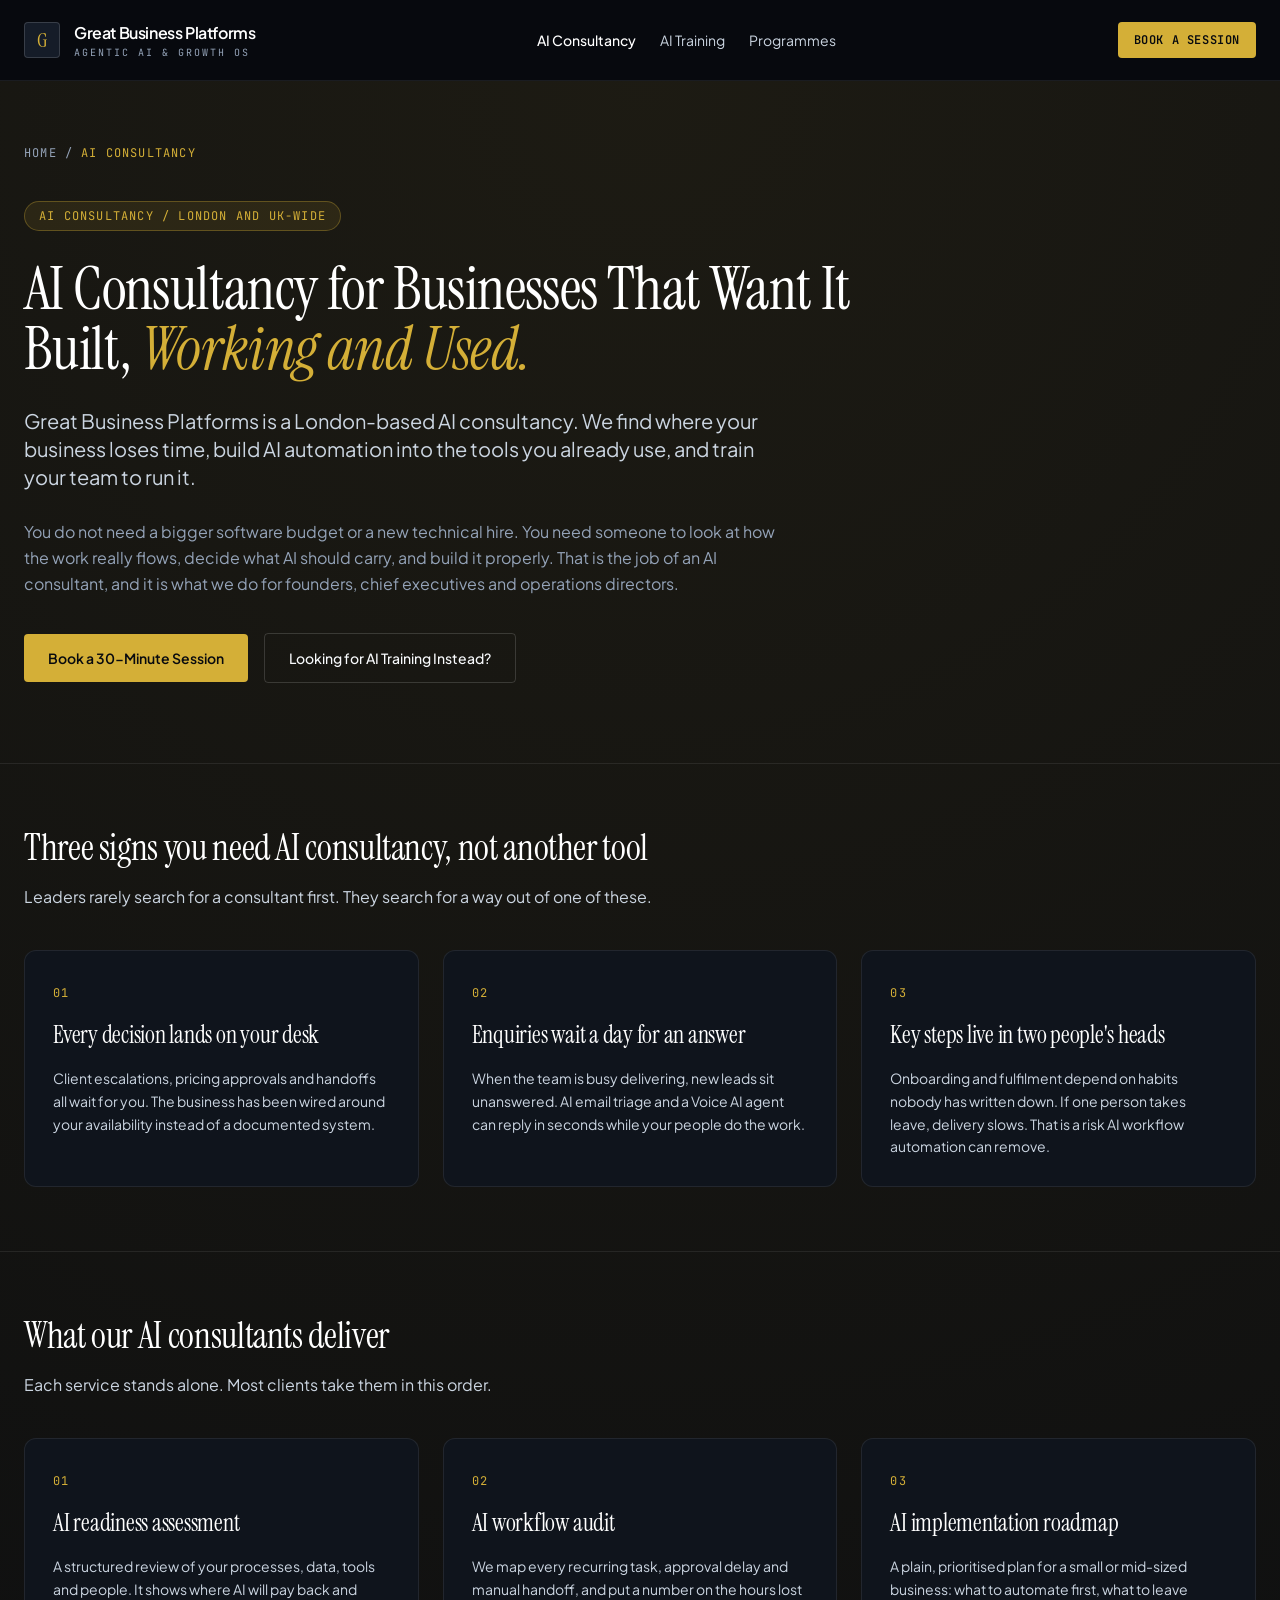
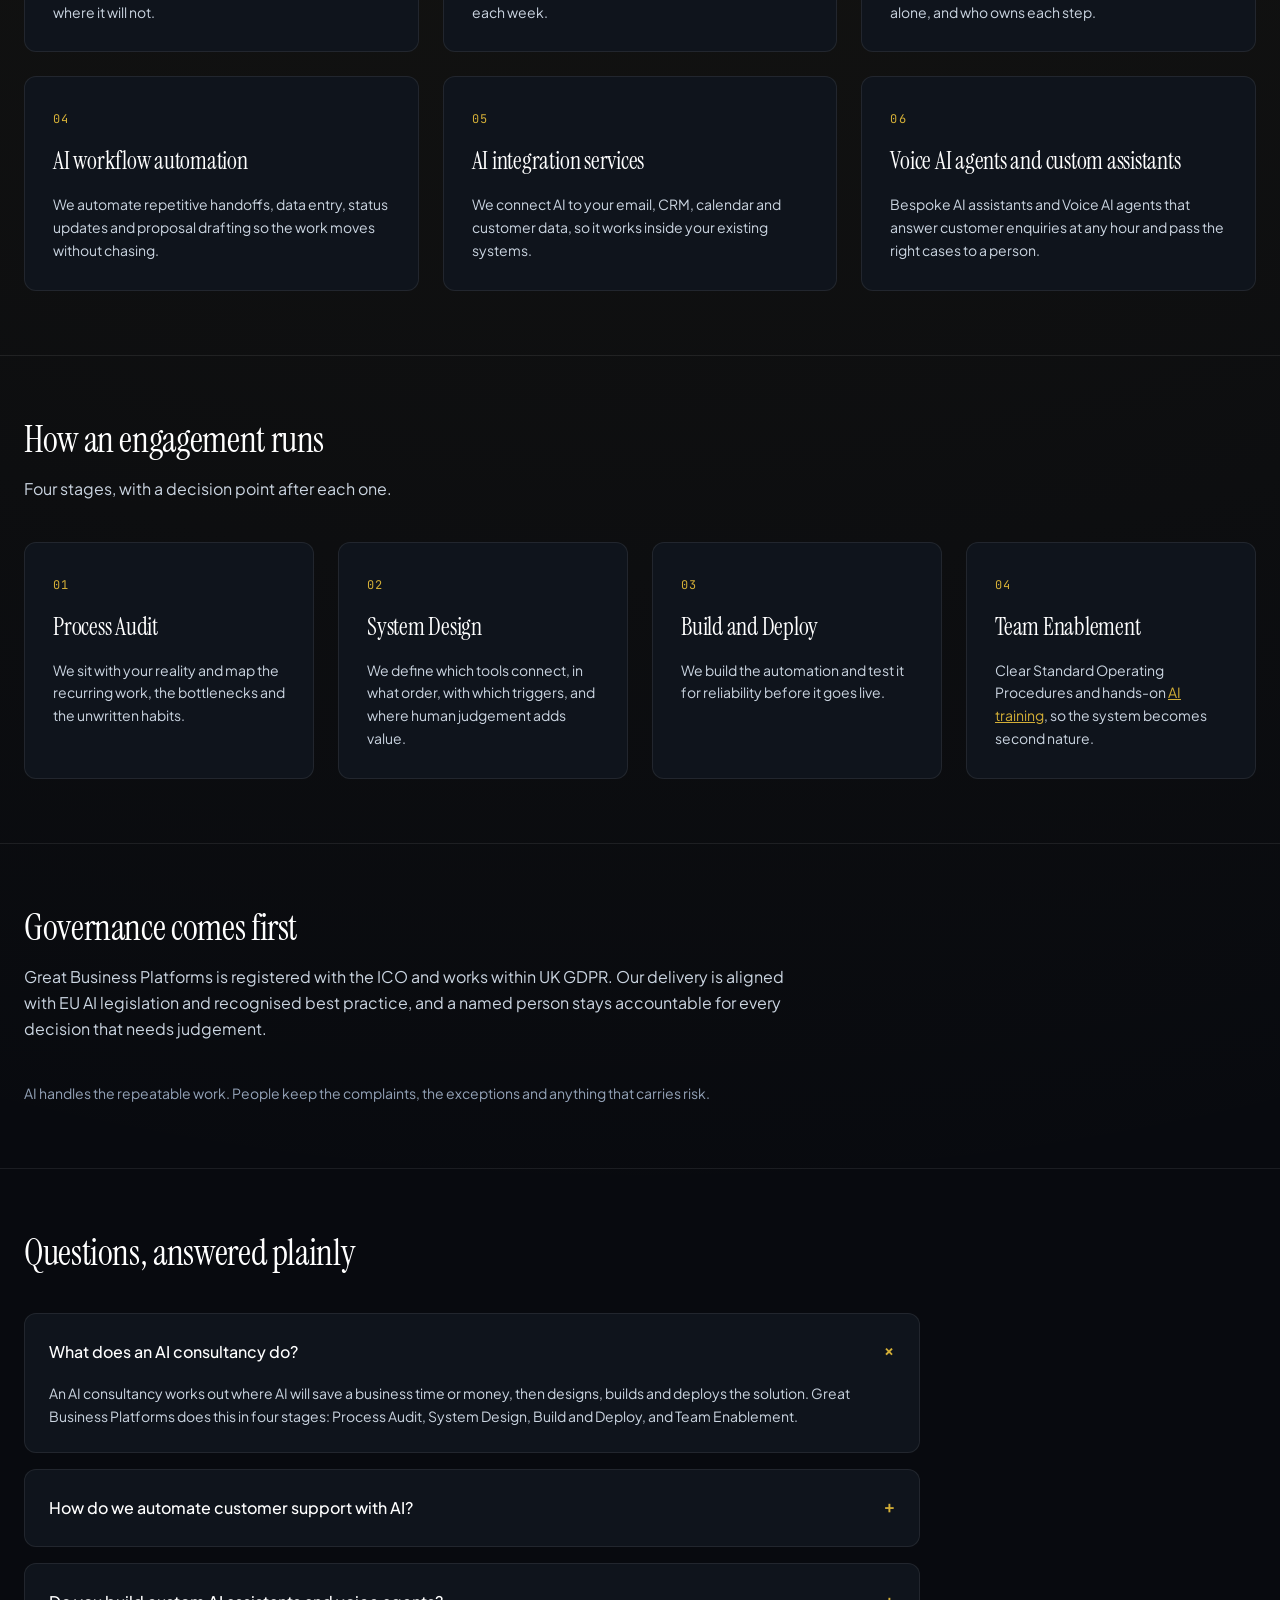
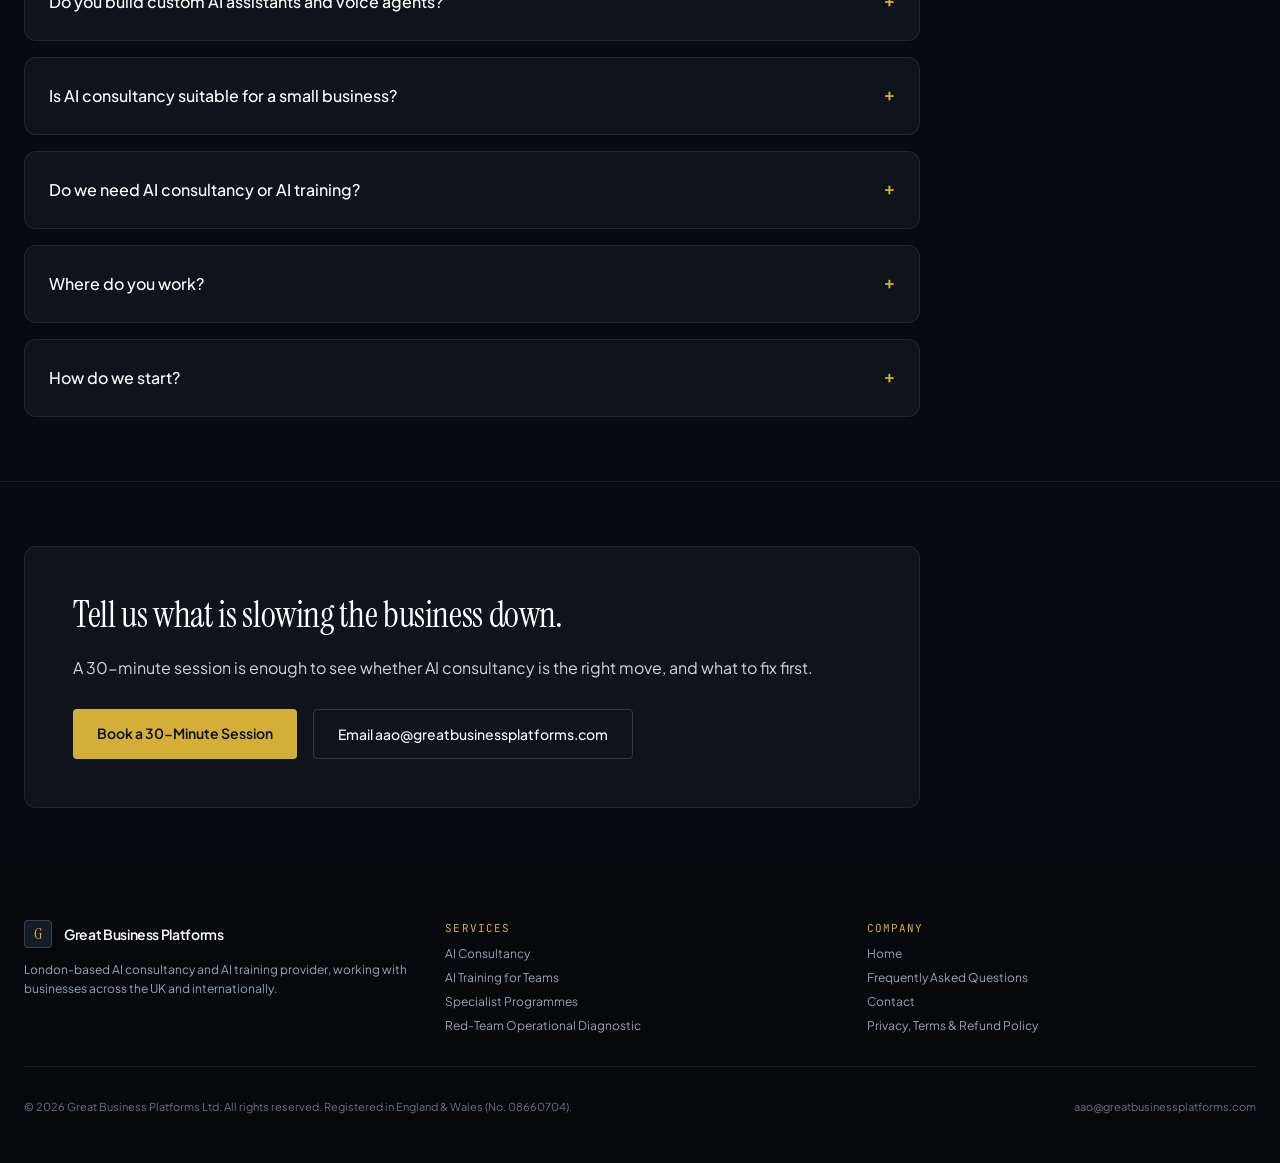
==== ai-consultancy/index.html @ b018e415 "Add AI consultancy and AI training pages; correct figures; confirmed training lines - New pages: /ai" ====
<!DOCTYPE html>
<html lang="en-GB" class="scroll-smooth">
<head>
  <meta charset="UTF-8" />
  <meta name="viewport" content="width=device-width, initial-scale=1.0" />
  <title>AI Consultancy for UK Businesses | Great Business Platforms</title>
  <meta name="description" content="AI consultancy in London and across the UK. AI readiness assessment, workflow audit, implementation roadmap, automation and integration, built with your team." />
  <link rel="canonical" href="https://greatbusinessplatforms.com/ai-consultancy/" />
  <meta name="robots" content="index, follow, max-snippet:-1, max-image-preview:large, max-video-preview:-1" />
  <meta name="theme-color" content="#080A0F" />
  <link rel="icon" href="/favicon.svg" type="image/svg+xml" />
  <link rel="icon" href="/favicon-48.png" sizes="48x48" type="image/png" />
  <link rel="apple-touch-icon" href="/apple-touch-icon.png" />
  <link rel="alternate" hreflang="en-GB" href="https://greatbusinessplatforms.com/ai-consultancy/" />
  <link rel="alternate" hreflang="x-default" href="https://greatbusinessplatforms.com/ai-consultancy/" />
  <meta property="og:type" content="website" />
  <meta property="og:site_name" content="Great Business Platforms" />
  <meta property="og:locale" content="en_GB" />
  <meta property="og:url" content="https://greatbusinessplatforms.com/ai-consultancy/" />
  <meta property="og:title" content="AI Consultancy for UK Businesses | Great Business Platforms" />
  <meta property="og:description" content="AI consultancy in London and across the UK. AI readiness assessment, workflow audit, implementation roadmap, automation and integration, built with your team." />
  <meta property="og:image" content="https://greatbusinessplatforms.com/og-image.png" />
  <meta property="og:image:width" content="1200" />
  <meta property="og:image:height" content="630" />
  <meta name="twitter:card" content="summary_large_image" />
  <meta name="twitter:title" content="AI Consultancy for UK Businesses | Great Business Platforms" />
  <meta name="twitter:description" content="AI consultancy in London and across the UK. AI readiness assessment, workflow audit, implementation roadmap, automation and integration, built with your team." />
  <meta name="twitter:image" content="https://greatbusinessplatforms.com/og-image.png" />
  <link rel="preconnect" href="https://fonts.googleapis.com">
  <link rel="preconnect" href="https://fonts.gstatic.com" crossorigin>
  <link href="https://fonts.googleapis.com/css2?family=Instrument+Serif:ital@0;1&family=JetBrains+Mono:wght@400;500;600&family=Plus+Jakarta+Sans:wght@400;500;600;700&display=swap" rel="stylesheet">
  <link rel="stylesheet" href="/site.css" />
  <script type="application/ld+json">
{
  "@context": "https://schema.org",
  "@graph": [
    {
      "@type": "WebPage",
      "@id": "https://greatbusinessplatforms.com/ai-consultancy/#webpage",
      "url": "https://greatbusinessplatforms.com/ai-consultancy/",
      "name": "AI Consultancy for UK Businesses | Great Business Platforms",
      "description": "AI consultancy in London and across the UK. AI readiness assessment, workflow audit, implementation roadmap, automation and integration, built with your team.",
      "inLanguage": "en-GB",
      "isPartOf": {
        "@id": "https://greatbusinessplatforms.com/#website"
      },
      "about": {
        "@id": "https://greatbusinessplatforms.com/ai-consultancy/#service"
      },
      "breadcrumb": {
        "@id": "https://greatbusinessplatforms.com/ai-consultancy/#breadcrumb"
      },
      "primaryImageOfPage": "https://greatbusinessplatforms.com/og-image.png",
      "speakable": {
        "@type": "SpeakableSpecification",
        "cssSelector": [
          "h1",
          "#lead",
          "#faqs details p"
        ]
      }
    },
    {
      "@type": "BreadcrumbList",
      "@id": "https://greatbusinessplatforms.com/ai-consultancy/#breadcrumb",
      "itemListElement": [
        {
          "@type": "ListItem",
          "position": 1,
          "name": "Home",
          "item": "https://greatbusinessplatforms.com/"
        },
        {
          "@type": "ListItem",
          "position": 2,
          "name": "AI Consultancy",
          "item": "https://greatbusinessplatforms.com/ai-consultancy/"
        }
      ]
    },
    {
      "@type": "Service",
      "@id": "https://greatbusinessplatforms.com/ai-consultancy/#service",
      "name": "AI Consultancy",
      "serviceType": "AI consultancy",
      "description": "AI readiness assessment, AI workflow audit, AI implementation roadmap, AI workflow automation, AI integration services, Voice AI agents and custom AI assistants for UK businesses.",
      "url": "https://greatbusinessplatforms.com/ai-consultancy/",
      "provider": {
        "@type": [
          "Organization",
          "ProfessionalService"
        ],
        "@id": "https://greatbusinessplatforms.com/#organization",
        "name": "Great Business Platforms",
        "url": "https://greatbusinessplatforms.com/",
        "address": {
          "@type": "PostalAddress",
          "addressLocality": "London",
          "addressCountry": "GB"
        }
      },
      "areaServed": [
        {
          "@type": "Country",
          "name": "United Kingdom"
        },
        {
          "@type": "City",
          "name": "London"
        }
      ],
      "audience": {
        "@type": "BusinessAudience",
        "audienceType": "Founders, chief executives, chief technology officers and operations directors"
      }
    },
    {
      "@type": "FAQPage",
      "@id": "https://greatbusinessplatforms.com/ai-consultancy/#faq",
      "inLanguage": "en-GB",
      "mainEntity": [
        {
          "@type": "Question",
          "name": "What does an AI consultancy do?",
          "acceptedAnswer": {
            "@type": "Answer",
            "text": "An AI consultancy works out where AI will save a business time or money, then designs, builds and deploys the solution. Great Business Platforms does this in four stages: Process Audit, System Design, Build and Deploy, and Team Enablement."
          }
        },
        {
          "@type": "Question",
          "name": "How do we automate customer support with AI?",
          "acceptedAnswer": {
            "@type": "Answer",
            "text": "Start with the questions customers ask most often. A Voice AI agent or AI assistant answers those at any hour, AI email triage sorts and routes the rest, and your CRM sends status updates. Your team handles complaints and exceptions."
          }
        },
        {
          "@type": "Question",
          "name": "Do you build custom AI assistants and voice agents?",
          "acceptedAnswer": {
            "@type": "Answer",
            "text": "Yes. We build Voice AI agents and custom AI assistants around your own services, tone and data, and connect them to the tools you already use."
          }
        },
        {
          "@type": "Question",
          "name": "Is AI consultancy suitable for a small business?",
          "acceptedAnswer": {
            "@type": "Answer",
            "text": "Yes. Small and mid-sized businesses often gain the most, because a few manual handoffs take a large share of the week. We begin with an audit so you only build what will pay back."
          }
        },
        {
          "@type": "Question",
          "name": "Do we need AI consultancy or AI training?",
          "acceptedAnswer": {
            "@type": "Answer",
            "text": "Choose AI consultancy when workflows are broken or you lack technical talent in house. Choose AI training when you have the tools and adoption is low. Many businesses need both, in that order."
          }
        },
        {
          "@type": "Question",
          "name": "Where do you work?",
          "acceptedAnswer": {
            "@type": "Answer",
            "text": "Great Business Platforms is based in London and works with businesses across the United Kingdom, in person and remotely, and with clients internationally."
          }
        },
        {
          "@type": "Question",
          "name": "How do we start?",
          "acceptedAnswer": {
            "@type": "Answer",
            "text": "Book a complimentary 30-minute strategy session or email aao@greatbusinessplatforms.com. We will ask what is slowing the business down and tell you plainly whether AI is the right answer."
          }
        }
      ]
    }
  ]
}
  </script>
  <style>
    /* ==========================================================================
       STRICT 3-TIER EXECUTIVE COLOR ARCHITECTURE (ZERO MULTI-COLOR NOISE)
       Tier 1: Deep Obsidian & Architectural Slate Surfaces
       Tier 2: High-Contrast Editorial Alabaster & Muted Slate Typography
       Tier 3: Single Unified Brand Accent (Sovereign Champagne Gold Default)
       ========================================================================== */
    :root,
    [data-theme="sovereign-gold"] {
      --bg-canvas: #080A0F;
      --bg-surface: #0F141C;
      --bg-elevated: #151C28;
      --text-primary: #F8FAFC;
      --text-secondary: #94A3B8;
      --text-muted: #64748B;
      --accent: #D4AF37;
      --accent-hover: #E5C358;
      --accent-subtle: rgba(212, 175, 55, 0.10);
      --accent-border: rgba(212, 175, 55, 0.32);
      --border-hairline: rgba(255, 255, 255, 0.08);
      --border-strong: rgba(255, 255, 255, 0.15);
    }

    [data-theme="executive-ice"] {
      --bg-canvas: #090B10;
      --bg-surface: #10141D;
      --bg-elevated: #171D29;
      --text-primary: #FFFFFF;
      --text-secondary: #94A3B8;
      --text-muted: #64748B;
      --accent: #E2E8F0;
      --accent-hover: #FFFFFF;
      --accent-subtle: rgba(226, 232, 240, 0.10);
      --accent-border: rgba(226, 232, 240, 0.32);
      --border-hairline: rgba(255, 255, 255, 0.08);
      --border-strong: rgba(255, 255, 255, 0.16);
    }

    [data-theme="velvet-green"] {
      --bg-canvas: #060D0A;
      --bg-surface: #0B1612;
      --bg-elevated: #11221C;
      --text-primary: #F8FAFC;
      --text-secondary: #94A3B8;
      --text-muted: #64748B;
      --accent: #D4AF37;
      --accent-hover: #E5C358;
      --accent-subtle: rgba(212, 175, 55, 0.10);
      --accent-border: rgba(212, 175, 55, 0.32);
      --border-hairline: rgba(255, 255, 255, 0.08);
      --border-strong: rgba(255, 255, 255, 0.15);
    }

    body {
      background-color: var(--bg-canvas);
      color: var(--text-primary);
      font-family: 'Plus Jakarta Sans', sans-serif;
      -webkit-font-smoothing: antialiased;
      overflow-x: hidden;
    }

    .editorial-serif {
      font-family: 'Instrument Serif', Georgia, serif;
      letter-spacing: -0.01em;
    }

    .surface-card {
      background-color: var(--bg-surface);
      border: 1px solid var(--border-hairline);
      transition: border-color 0.25s ease, transform 0.25s ease, background-color 0.25s ease;
    }

    .surface-card:hover {
      border-color: var(--accent-border);
    }

    .surface-elevated {
      background-color: var(--bg-elevated);
      border: 1px solid var(--border-strong);
    }

    .accent-text {
      color: var(--accent);
    }

    .accent-bg {
      background-color: var(--accent);
      color: #080A0F;
    }

    .accent-bg:hover {
      background-color: var(--accent-hover);
    }

    .accent-pill {
      background-color: var(--accent-subtle);
      color: var(--accent);
      border: 1px solid var(--accent-border);
    }

    .btn-outline {
      border: 1px solid var(--border-strong);
      color: var(--text-primary);
      background-color: transparent;
      transition: all 0.2s ease;
    }

    .btn-outline:hover {
      border-color: var(--accent);
      color: var(--accent);
      background-color: var(--accent-subtle);
    }

    .hairline-divider {
      border-color: var(--border-hairline);
    }

    /* Subtle single-tone radial ambient light */
    .ambient-spotlight {
      background: radial-gradient(circle at 50% 0%, var(--accent-subtle) 0%, transparent 68%);
    }

    /* Dropcap for HBR Editorial Essay */
    .hbr-dropcap::first-letter {
      font-family: 'Instrument Serif', Georgia, serif;
      float: left;
      font-size: 4.2rem;
      line-height: 0.82;
      padding-right: 0.75rem;
      padding-top: 0.2rem;
      color: var(--accent);
    }

    /* Active Top-Level Page View Switcher */
    .page-view {
      display: none;
      animation: fadeIn 0.28s ease-out;
    }
    .page-view.active {
      display: block;
    }

    @keyframes fadeIn {
      from { opacity: 0; transform: translateY(6px); }
      to { opacity: 1; transform: translateY(0); }
    }

    @media (max-width: 640px) {
      .hbr-dropcap::first-letter {
        font-size: 3.1rem;
      }
    }
  </style>
</head>
<body class="selection:bg-[#D4AF37] selection:text-[#080A0F]">
  <header class="sticky top-0 z-40 backdrop-blur-md bg-[#080A0F]/95 border-b hairline-divider">
    <div class="max-w-7xl mx-auto px-4 sm:px-6 min-h-20 py-3 flex items-center justify-between gap-3">
      <a href="/" class="flex items-center gap-2.5 sm:gap-3.5 group min-w-0">
        <div class="w-9 h-9 shrink-0 rounded flex items-center justify-center surface-elevated font-serif text-xl accent-text">G</div>
        <div class="min-w-0">
          <span class="block text-sm sm:text-base font-semibold tracking-tight text-white leading-tight">Great Business Platforms</span>
          <span class="hidden sm:block font-mono text-[10px] uppercase tracking-[0.2em] text-slate-400">Agentic AI &amp; Growth OS</span>
        </div>
      </a>
      <nav aria-label="Main" class="hidden lg:flex items-center gap-6 text-sm text-slate-300">
        <a href="/ai-consultancy/" aria-current="page" class="text-white font-medium">AI Consultancy</a>
        <a href="/ai-training/" class="hover:text-white transition">AI Training</a>
        <a href="/#programmes" class="hover:text-white transition">Programmes</a>
      </nav>
      <a href="/#contact-global-desks" class="px-3 sm:px-4 py-2 sm:py-2.5 rounded text-[10px] sm:text-xs font-mono uppercase tracking-wider font-semibold accent-bg transition whitespace-nowrap shrink-0">Book a Session</a>
    </div>
    <nav aria-label="Sections" class="lg:hidden border-t hairline-divider">
      <div class="max-w-7xl mx-auto px-4 py-2.5 flex items-center gap-5 text-xs text-slate-300">
        <a href="/ai-consultancy/" aria-current="page" class="text-white font-medium">AI Consultancy</a>
        <a href="/ai-training/" class="hover:text-white transition">AI Training</a>
        <a href="/#programmes" class="hover:text-white transition">Programmes</a>
      </div>
    </nav>
  </header>
  <main class="ambient-spotlight">
      <section class="max-w-7xl mx-auto px-6 pt-12 pb-16 lg:pt-16 lg:pb-20 border-b hairline-divider">
        <nav aria-label="Breadcrumb" class="flex items-center gap-2 font-mono text-xs uppercase tracking-widest text-slate-400 mb-10">
          <a href="/" class="hover:text-white transition">Home</a><span>/</span><span class="accent-text">AI Consultancy</span>
        </nav>
        <div class="max-w-4xl space-y-7">
          <div class="inline-flex items-center gap-2.5 px-3.5 py-1.5 rounded-full text-xs font-mono uppercase tracking-widest accent-pill"><span>AI Consultancy / London and UK-wide</span></div>
          <h1 class="editorial-serif text-4xl sm:text-6xl leading-[1.06] text-white font-normal">AI Consultancy for Businesses That Want It Built, <span class="italic accent-text">Working and Used.</span></h1>
          <p id="lead" class="text-lg sm:text-xl text-slate-300 leading-relaxed max-w-3xl">Great Business Platforms is a London-based AI consultancy. We find where your business loses time, build AI automation into the tools you already use, and train your team to run it.</p>
          <p class="text-base text-slate-400 leading-relaxed max-w-3xl">You do not need a bigger software budget or a new technical hire. You need someone to look at how the work really flows, decide what AI should carry, and build it properly. That is the job of an AI consultant, and it is what we do for founders, chief executives and operations directors.</p>
          <div class="flex flex-col sm:flex-row sm:flex-wrap items-stretch sm:items-center gap-3 sm:gap-4 pt-2">
            <a href="/#contact-global-desks" class="px-6 py-3.5 rounded text-sm font-semibold accent-bg transition text-center">Book a 30-Minute Session</a>
            <a href="/ai-training/" class="px-6 py-3.5 rounded text-sm font-medium btn-outline text-center">Looking for AI Training Instead?</a>
          </div>
        </div>
      </section>
      <section class="max-w-7xl mx-auto px-6 py-16 border-b hairline-divider">
        <div class="max-w-3xl space-y-4 mb-10">
          <h2 class="editorial-serif text-3xl sm:text-4xl text-white leading-tight">Three signs you need AI consultancy, not another tool</h2>
          <p class="text-base text-slate-300 leading-relaxed">Leaders rarely search for a consultant first. They search for a way out of one of these.</p>
        </div>
        <div class="grid sm:grid-cols-2 lg:grid-cols-3 gap-6">
          <div class="surface-card rounded-xl p-7 space-y-4">
            <span class="font-mono text-xs uppercase tracking-widest accent-text">01</span>
            <h3 class="editorial-serif text-2xl text-white">Every decision lands on your desk</h3>
            <p class="text-sm text-slate-300 leading-relaxed">Client escalations, pricing approvals and handoffs all wait for you. The business has been wired around your availability instead of a documented system.</p>
          </div>
          <div class="surface-card rounded-xl p-7 space-y-4">
            <span class="font-mono text-xs uppercase tracking-widest accent-text">02</span>
            <h3 class="editorial-serif text-2xl text-white">Enquiries wait a day for an answer</h3>
            <p class="text-sm text-slate-300 leading-relaxed">When the team is busy delivering, new leads sit unanswered. AI email triage and a Voice AI agent can reply in seconds while your people do the work.</p>
          </div>
          <div class="surface-card rounded-xl p-7 space-y-4">
            <span class="font-mono text-xs uppercase tracking-widest accent-text">03</span>
            <h3 class="editorial-serif text-2xl text-white">Key steps live in two people's heads</h3>
            <p class="text-sm text-slate-300 leading-relaxed">Onboarding and fulfilment depend on habits nobody has written down. If one person takes leave, delivery slows. That is a risk AI workflow automation can remove.</p>
          </div>
        </div>
      </section>
      <section id="services" class="max-w-7xl mx-auto px-6 py-16 border-b hairline-divider">
        <div class="max-w-3xl space-y-4 mb-10">
          <h2 class="editorial-serif text-3xl sm:text-4xl text-white leading-tight">What our AI consultants deliver</h2>
          <p class="text-base text-slate-300 leading-relaxed">Each service stands alone. Most clients take them in this order.</p>
        </div>
        <div class="grid sm:grid-cols-2 lg:grid-cols-3 gap-6">
          <div class="surface-card rounded-xl p-7 space-y-4">
            <span class="font-mono text-xs uppercase tracking-widest accent-text">01</span>
            <h3 class="editorial-serif text-2xl text-white">AI readiness assessment</h3>
            <p class="text-sm text-slate-300 leading-relaxed">A structured review of your processes, data, tools and people. It shows where AI will pay back and where it will not.</p>
          </div>
          <div class="surface-card rounded-xl p-7 space-y-4">
            <span class="font-mono text-xs uppercase tracking-widest accent-text">02</span>
            <h3 class="editorial-serif text-2xl text-white">AI workflow audit</h3>
            <p class="text-sm text-slate-300 leading-relaxed">We map every recurring task, approval delay and manual handoff, and put a number on the hours lost each week.</p>
          </div>
          <div class="surface-card rounded-xl p-7 space-y-4">
            <span class="font-mono text-xs uppercase tracking-widest accent-text">03</span>
            <h3 class="editorial-serif text-2xl text-white">AI implementation roadmap</h3>
            <p class="text-sm text-slate-300 leading-relaxed">A plain, prioritised plan for a small or mid-sized business: what to automate first, what to leave alone, and who owns each step.</p>
          </div>
          <div class="surface-card rounded-xl p-7 space-y-4">
            <span class="font-mono text-xs uppercase tracking-widest accent-text">04</span>
            <h3 class="editorial-serif text-2xl text-white">AI workflow automation</h3>
            <p class="text-sm text-slate-300 leading-relaxed">We automate repetitive handoffs, data entry, status updates and proposal drafting so the work moves without chasing.</p>
          </div>
          <div class="surface-card rounded-xl p-7 space-y-4">
            <span class="font-mono text-xs uppercase tracking-widest accent-text">05</span>
            <h3 class="editorial-serif text-2xl text-white">AI integration services</h3>
            <p class="text-sm text-slate-300 leading-relaxed">We connect AI to your email, CRM, calendar and customer data, so it works inside your existing systems.</p>
          </div>
          <div class="surface-card rounded-xl p-7 space-y-4">
            <span class="font-mono text-xs uppercase tracking-widest accent-text">06</span>
            <h3 class="editorial-serif text-2xl text-white">Voice AI agents and custom assistants</h3>
            <p class="text-sm text-slate-300 leading-relaxed">Bespoke AI assistants and Voice AI agents that answer customer enquiries at any hour and pass the right cases to a person.</p>
          </div>
        </div>
      </section>
      <section id="process" class="max-w-7xl mx-auto px-6 py-16 border-b hairline-divider">
        <div class="max-w-3xl space-y-4 mb-10">
          <h2 class="editorial-serif text-3xl sm:text-4xl text-white leading-tight">How an engagement runs</h2>
          <p class="text-base text-slate-300 leading-relaxed">Four stages, with a decision point after each one.</p>
        </div>
        <div class="grid sm:grid-cols-2 lg:grid-cols-4 gap-6">
          <div class="surface-card rounded-xl p-7 space-y-4">
            <span class="font-mono text-xs uppercase tracking-widest accent-text">01</span>
            <h3 class="editorial-serif text-2xl text-white">Process Audit</h3>
            <p class="text-sm text-slate-300 leading-relaxed">We sit with your reality and map the recurring work, the bottlenecks and the unwritten habits.</p>
          </div>
          <div class="surface-card rounded-xl p-7 space-y-4">
            <span class="font-mono text-xs uppercase tracking-widest accent-text">02</span>
            <h3 class="editorial-serif text-2xl text-white">System Design</h3>
            <p class="text-sm text-slate-300 leading-relaxed">We define which tools connect, in what order, with which triggers, and where human judgement adds value.</p>
          </div>
          <div class="surface-card rounded-xl p-7 space-y-4">
            <span class="font-mono text-xs uppercase tracking-widest accent-text">03</span>
            <h3 class="editorial-serif text-2xl text-white">Build and Deploy</h3>
            <p class="text-sm text-slate-300 leading-relaxed">We build the automation and test it for reliability before it goes live.</p>
          </div>
          <div class="surface-card rounded-xl p-7 space-y-4">
            <span class="font-mono text-xs uppercase tracking-widest accent-text">04</span>
            <h3 class="editorial-serif text-2xl text-white">Team Enablement</h3>
            <p class="text-sm text-slate-300 leading-relaxed">Clear Standard Operating Procedures and hands-on <a href="/ai-training/" class="accent-text underline">AI training</a>, so the system becomes second nature.</p>
          </div>
        </div>
      </section>
      <section id="governance" class="max-w-7xl mx-auto px-6 py-16 border-b hairline-divider">
        <div class="max-w-3xl space-y-4 mb-10">
          <h2 class="editorial-serif text-3xl sm:text-4xl text-white leading-tight">Governance comes first</h2>
          <p class="text-base text-slate-300 leading-relaxed">Great Business Platforms is registered with the ICO and works within UK GDPR. Our delivery is aligned with EU AI legislation and recognised best practice, and a named person stays accountable for every decision that needs judgement.</p>
        </div>
        <p class="text-sm text-slate-400 leading-relaxed max-w-3xl">AI handles the repeatable work. People keep the complaints, the exceptions and anything that carries risk.</p>
      </section>
      <section id="faqs" class="max-w-7xl mx-auto px-6 py-16 border-b hairline-divider">
        <div class="max-w-3xl space-y-4 mb-10">
          <h2 class="editorial-serif text-3xl sm:text-4xl text-white leading-tight">Questions, answered plainly</h2>
        </div>
        <div class="space-y-4 max-w-4xl">
          <details class="surface-card rounded-xl p-6 group" open>
            <summary class="flex items-center justify-between cursor-pointer list-none font-medium text-base text-white">
              <span>What does an AI consultancy do?</span>
              <span class="accent-text font-mono text-lg group-open:rotate-45 transition-transform">+</span>
            </summary>
            <p class="mt-4 text-sm text-slate-300 leading-relaxed">An AI consultancy works out where AI will save a business time or money, then designs, builds and deploys the solution. Great Business Platforms does this in four stages: Process Audit, System Design, Build and Deploy, and Team Enablement.</p>
          </details>
          <details class="surface-card rounded-xl p-6 group">
            <summary class="flex items-center justify-between cursor-pointer list-none font-medium text-base text-white">
              <span>How do we automate customer support with AI?</span>
              <span class="accent-text font-mono text-lg group-open:rotate-45 transition-transform">+</span>
            </summary>
            <p class="mt-4 text-sm text-slate-300 leading-relaxed">Start with the questions customers ask most often. A Voice AI agent or AI assistant answers those at any hour, AI email triage sorts and routes the rest, and your CRM sends status updates. Your team handles complaints and exceptions.</p>
          </details>
          <details class="surface-card rounded-xl p-6 group">
            <summary class="flex items-center justify-between cursor-pointer list-none font-medium text-base text-white">
              <span>Do you build custom AI assistants and voice agents?</span>
              <span class="accent-text font-mono text-lg group-open:rotate-45 transition-transform">+</span>
            </summary>
            <p class="mt-4 text-sm text-slate-300 leading-relaxed">Yes. We build Voice AI agents and custom AI assistants around your own services, tone and data, and connect them to the tools you already use.</p>
          </details>
          <details class="surface-card rounded-xl p-6 group">
            <summary class="flex items-center justify-between cursor-pointer list-none font-medium text-base text-white">
              <span>Is AI consultancy suitable for a small business?</span>
              <span class="accent-text font-mono text-lg group-open:rotate-45 transition-transform">+</span>
            </summary>
            <p class="mt-4 text-sm text-slate-300 leading-relaxed">Yes. Small and mid-sized businesses often gain the most, because a few manual handoffs take a large share of the week. We begin with an audit so you only build what will pay back.</p>
          </details>
          <details class="surface-card rounded-xl p-6 group">
            <summary class="flex items-center justify-between cursor-pointer list-none font-medium text-base text-white">
              <span>Do we need AI consultancy or AI training?</span>
              <span class="accent-text font-mono text-lg group-open:rotate-45 transition-transform">+</span>
            </summary>
            <p class="mt-4 text-sm text-slate-300 leading-relaxed">Choose AI consultancy when workflows are broken or you lack technical talent in house. Choose AI training when you have the tools and adoption is low. Many businesses need both, in that order.</p>
          </details>
          <details class="surface-card rounded-xl p-6 group">
            <summary class="flex items-center justify-between cursor-pointer list-none font-medium text-base text-white">
              <span>Where do you work?</span>
              <span class="accent-text font-mono text-lg group-open:rotate-45 transition-transform">+</span>
            </summary>
            <p class="mt-4 text-sm text-slate-300 leading-relaxed">Great Business Platforms is based in London and works with businesses across the United Kingdom, in person and remotely, and with clients internationally.</p>
          </details>
          <details class="surface-card rounded-xl p-6 group">
            <summary class="flex items-center justify-between cursor-pointer list-none font-medium text-base text-white">
              <span>How do we start?</span>
              <span class="accent-text font-mono text-lg group-open:rotate-45 transition-transform">+</span>
            </summary>
            <p class="mt-4 text-sm text-slate-300 leading-relaxed">Book a complimentary 30-minute strategy session or email aao@greatbusinessplatforms.com. We will ask what is slowing the business down and tell you plainly whether AI is the right answer.</p>
          </details>
        </div>
      </section>

      <section class="max-w-7xl mx-auto px-6 py-16">
        <div class="surface-card rounded-xl p-8 sm:p-12 max-w-4xl space-y-5">
          <h2 class="editorial-serif text-3xl sm:text-4xl text-white leading-tight">Tell us what is slowing the business down.</h2>
          <p class="text-base text-slate-300 leading-relaxed">A 30-minute session is enough to see whether AI consultancy is the right move, and what to fix first.</p>
          <div class="flex flex-col sm:flex-row gap-3 sm:gap-4 pt-2">
            <a href="/#contact-global-desks" class="px-6 py-3.5 rounded text-sm font-semibold accent-bg transition text-center">Book a 30-Minute Session</a>
            <a href="mailto:aao@greatbusinessplatforms.com" class="px-6 py-3.5 rounded text-sm font-medium btn-outline text-center">Email aao@greatbusinessplatforms.com</a>
          </div>
        </div>
      </section>
  </main>
  <footer class="bg-[#06080C] text-slate-400 text-xs">
    <div class="max-w-7xl mx-auto px-6 py-12 space-y-8">
      <div class="grid sm:grid-cols-3 gap-8 border-b hairline-divider pb-8">
        <div class="space-y-3">
          <div class="flex items-center gap-3">
            <div class="w-7 h-7 rounded flex items-center justify-center surface-elevated font-serif text-base accent-text">G</div>
            <span class="text-white font-semibold tracking-tight text-sm">Great Business Platforms</span>
          </div>
          <p class="leading-relaxed text-slate-400">London-based AI consultancy and AI training provider, working with businesses across the UK and internationally.</p>
        </div>
        <div class="space-y-2.5">
          <div class="font-mono text-[11px] uppercase tracking-widest accent-text">Services</div>
          <ul class="space-y-2">
            <li><a href="/ai-consultancy/" class="hover:text-white transition">AI Consultancy</a></li>
            <li><a href="/ai-training/" class="hover:text-white transition">AI Training for Teams</a></li>
            <li><a href="/#programmes" class="hover:text-white transition">Specialist Programmes</a></li>
            <li><a href="/#red-team-diagnostic" class="hover:text-white transition">Red-Team Operational Diagnostic</a></li>
          </ul>
        </div>
        <div class="space-y-2.5">
          <div class="font-mono text-[11px] uppercase tracking-widest accent-text">Company</div>
          <ul class="space-y-2">
            <li><a href="/" class="hover:text-white transition">Home</a></li>
            <li><a href="/#faqs" class="hover:text-white transition">Frequently Asked Questions</a></li>
            <li><a href="/#contact-global-desks" class="hover:text-white transition">Contact</a></li>
            <li><a href="/#legal-governance-footer" class="hover:text-white transition">Privacy, Terms &amp; Refund Policy</a></li>
          </ul>
        </div>
      </div>
      <div class="flex flex-col sm:flex-row items-center justify-between gap-4 text-[11px] text-slate-500 text-center sm:text-left">
        <div>&copy; 2026 Great Business Platforms Ltd. All rights reserved. Registered in England &amp; Wales (No. 08660704).</div>
        <a href="mailto:aao@greatbusinessplatforms.com" class="hover:text-slate-300 transition break-all">aao@greatbusinessplatforms.com</a>
      </div>
    </div>
  </footer>
</body>
</html>
---- site.css ----
*,:after,:before{--tw-border-spacing-x:0;--tw-border-spacing-y:0;--tw-translate-x:0;--tw-translate-y:0;--tw-rotate:0;--tw-skew-x:0;--tw-skew-y:0;--tw-scale-x:1;--tw-scale-y:1;--tw-pan-x: ;--tw-pan-y: ;--tw-pinch-zoom: ;--tw-scroll-snap-strictness:proximity;--tw-gradient-from-position: ;--tw-gradient-via-position: ;--tw-gradient-to-position: ;--tw-ordinal: ;--tw-slashed-zero: ;--tw-numeric-figure: ;--tw-numeric-spacing: ;--tw-numeric-fraction: ;--tw-ring-inset: ;--tw-ring-offset-width:0px;--tw-ring-offset-color:#fff;--tw-ring-color:rgba(59,130,246,.5);--tw-ring-offset-shadow:0 0 #0000;--tw-ring-shadow:0 0 #0000;--tw-shadow:0 0 #0000;--tw-shadow-colored:0 0 #0000;--tw-blur: ;--tw-brightness: ;--tw-contrast: ;--tw-grayscale: ;--tw-hue-rotate: ;--tw-invert: ;--tw-saturate: ;--tw-sepia: ;--tw-drop-shadow: ;--tw-backdrop-blur: ;--tw-backdrop-brightness: ;--tw-backdrop-contrast: ;--tw-backdrop-grayscale: ;--tw-backdrop-hue-rotate: ;--tw-backdrop-invert: ;--tw-backdrop-opacity: ;--tw-backdrop-saturate: ;--tw-backdrop-sepia: ;--tw-contain-size: ;--tw-contain-layout: ;--tw-contain-paint: ;--tw-contain-style: }::backdrop{--tw-border-spacing-x:0;--tw-border-spacing-y:0;--tw-translate-x:0;--tw-translate-y:0;--tw-rotate:0;--tw-skew-x:0;--tw-skew-y:0;--tw-scale-x:1;--tw-scale-y:1;--tw-pan-x: ;--tw-pan-y: ;--tw-pinch-zoom: ;--tw-scroll-snap-strictness:proximity;--tw-gradient-from-position: ;--tw-gradient-via-position: ;--tw-gradient-to-position: ;--tw-ordinal: ;--tw-slashed-zero: ;--tw-numeric-figure: ;--tw-numeric-spacing: ;--tw-numeric-fraction: ;--tw-ring-inset: ;--tw-ring-offset-width:0px;--tw-ring-offset-color:#fff;--tw-ring-color:rgba(59,130,246,.5);--tw-ring-offset-shadow:0 0 #0000;--tw-ring-shadow:0 0 #0000;--tw-shadow:0 0 #0000;--tw-shadow-colored:0 0 #0000;--tw-blur: ;--tw-brightness: ;--tw-contrast: ;--tw-grayscale: ;--tw-hue-rotate: ;--tw-invert: ;--tw-saturate: ;--tw-sepia: ;--tw-drop-shadow: ;--tw-backdrop-blur: ;--tw-backdrop-brightness: ;--tw-backdrop-contrast: ;--tw-backdrop-grayscale: ;--tw-backdrop-hue-rotate: ;--tw-backdrop-invert: ;--tw-backdrop-opacity: ;--tw-backdrop-saturate: ;--tw-backdrop-sepia: ;--tw-contain-size: ;--tw-contain-layout: ;--tw-contain-paint: ;--tw-contain-style: }/*! tailwindcss v3.4.19 | MIT License | https://tailwindcss.com*/*,:after,:before{box-sizing:border-box;border:0 solid #e5e7eb}:after,:before{--tw-content:""}:host,html{line-height:1.5;-webkit-text-size-adjust:100%;-moz-tab-size:4;-o-tab-size:4;tab-size:4;font-family:Plus Jakarta Sans,system-ui,sans-serif;font-feature-settings:normal;font-variation-settings:normal;-webkit-tap-highlight-color:transparent}body{margin:0;line-height:inherit}hr{height:0;color:inherit;border-top-width:1px}abbr:where([title]){-webkit-text-decoration:underline dotted;text-decoration:underline dotted}h1,h2,h3,h4,h5,h6{font-size:inherit;font-weight:inherit}a{color:inherit;text-decoration:inherit}b,strong{font-weight:bolder}code,kbd,pre,samp{font-family:JetBrains Mono,monospace;font-feature-settings:normal;font-variation-settings:normal;font-size:1em}small{font-size:80%}sub,sup{font-size:75%;line-height:0;position:relative;vertical-align:baseline}sub{bottom:-.25em}sup{top:-.5em}table{text-indent:0;border-color:inherit;border-collapse:collapse}button,input,optgroup,select,textarea{font-family:inherit;font-feature-settings:inherit;font-variation-settings:inherit;font-size:100%;font-weight:inherit;line-height:inherit;letter-spacing:inherit;color:inherit;margin:0;padding:0}button,select{text-transform:none}button,input:where([type=button]),input:where([type=reset]),input:where([type=submit]){-webkit-appearance:button;background-color:transparent;background-image:none}:-moz-focusring{outline:auto}:-moz-ui-invalid{box-shadow:none}progress{vertical-align:baseline}::-webkit-inner-spin-button,::-webkit-outer-spin-button{height:auto}[type=search]{-webkit-appearance:textfield;outline-offset:-2px}::-webkit-search-decoration{-webkit-appearance:none}::-webkit-file-upload-button{-webkit-appearance:button;font:inherit}summary{display:list-item}blockquote,dd,dl,figure,h1,h2,h3,h4,h5,h6,hr,p,pre{margin:0}fieldset{margin:0}fieldset,legend{padding:0}menu,ol,ul{list-style:none;margin:0;padding:0}dialog{padding:0}textarea{resize:vertical}input::-moz-placeholder,textarea::-moz-placeholder{opacity:1;color:#9ca3af}input::placeholder,textarea::placeholder{opacity:1;color:#9ca3af}[role=button],button{cursor:pointer}:disabled{cursor:default}audio,canvas,embed,iframe,img,object,svg,video{display:block;vertical-align:middle}img,video{max-width:100%;height:auto}[hidden]:where(:not([hidden=until-found])){display:none}.sr-only{position:absolute;width:1px;height:1px;padding:0;margin:-1px;overflow:hidden;clip:rect(0,0,0,0);white-space:nowrap;border-width:0}.static{position:static}.fixed{position:fixed}.absolute{position:absolute}.relative{position:relative}.sticky{position:sticky}.inset-0{inset:0}.right-5{right:1.25rem}.top-0{top:0}.top-5{top:1.25rem}.z-40{z-index:40}.z-50{z-index:50}.mx-auto{margin-left:auto;margin-right:auto}.mb-1{margin-bottom:.25rem}.mb-10{margin-bottom:2.5rem}.mb-12{margin-bottom:3rem}.mb-14{margin-bottom:3.5rem}.mb-2{margin-bottom:.5rem}.mb-8{margin-bottom:2rem}.mt-0\.5{margin-top:.125rem}.mt-1{margin-top:.25rem}.mt-12{margin-top:3rem}.mt-16{margin-top:4rem}.mt-4{margin-top:1rem}.mt-8{margin-top:2rem}.block{display:block}.flex{display:flex}.inline-flex{display:inline-flex}.table{display:table}.grid{display:grid}.hidden{display:none}.h-10{height:2.5rem}.h-12{height:3rem}.h-5{height:1.25rem}.h-7{height:1.75rem}.h-9{height:2.25rem}.min-h-20{min-height:5rem}.w-10{width:2.5rem}.w-12{width:3rem}.w-5{width:1.25rem}.w-7{width:1.75rem}.w-9{width:2.25rem}.w-full{width:100%}.min-w-0{min-width:0}.max-w-2xl{max-width:42rem}.max-w-3xl{max-width:48rem}.max-w-4xl{max-width:56rem}.max-w-5xl{max-width:64rem}.max-w-7xl{max-width:80rem}.max-w-lg{max-width:32rem}.max-w-xl{max-width:36rem}.shrink-0{flex-shrink:0}.grow{flex-grow:1}.transform{transform:translate(var(--tw-translate-x),var(--tw-translate-y)) rotate(var(--tw-rotate)) skewX(var(--tw-skew-x)) skewY(var(--tw-skew-y)) scaleX(var(--tw-scale-x)) scaleY(var(--tw-scale-y))}.cursor-pointer{cursor:pointer}.list-none{list-style-type:none}.grid-cols-3{grid-template-columns:repeat(3,minmax(0,1fr))}.flex-col{flex-direction:column}.flex-wrap{flex-wrap:wrap}.items-start{align-items:flex-start}.items-center{align-items:center}.items-stretch{align-items:stretch}.justify-center{justify-content:center}.justify-between{justify-content:space-between}.gap-1\.5{gap:.375rem}.gap-12{gap:3rem}.gap-2{gap:.5rem}.gap-2\.5{gap:.625rem}.gap-3{gap:.75rem}.gap-4{gap:1rem}.gap-5{gap:1.25rem}.gap-6{gap:1.5rem}.gap-8{gap:2rem}.gap-x-3{-moz-column-gap:.75rem;column-gap:.75rem}.gap-y-2{row-gap:.5rem}.space-y-1>:not([hidden])~:not([hidden]){--tw-space-y-reverse:0;margin-top:calc(.25rem*(1 - var(--tw-space-y-reverse)));margin-bottom:calc(.25rem*var(--tw-space-y-reverse))}.space-y-1\.5>:not([hidden])~:not([hidden]){--tw-space-y-reverse:0;margin-top:calc(.375rem*(1 - var(--tw-space-y-reverse)));margin-bottom:calc(.375rem*var(--tw-space-y-reverse))}.space-y-10>:not([hidden])~:not([hidden]){--tw-space-y-reverse:0;margin-top:calc(2.5rem*(1 - var(--tw-space-y-reverse)));margin-bottom:calc(2.5rem*var(--tw-space-y-reverse))}.space-y-2>:not([hidden])~:not([hidden]){--tw-space-y-reverse:0;margin-top:calc(.5rem*(1 - var(--tw-space-y-reverse)));margin-bottom:calc(.5rem*var(--tw-space-y-reverse))}.space-y-2\.5>:not([hidden])~:not([hidden]){--tw-space-y-reverse:0;margin-top:calc(.625rem*(1 - var(--tw-space-y-reverse)));margin-bottom:calc(.625rem*var(--tw-space-y-reverse))}.space-y-3>:not([hidden])~:not([hidden]){--tw-space-y-reverse:0;margin-top:calc(.75rem*(1 - var(--tw-space-y-reverse)));margin-bottom:calc(.75rem*var(--tw-space-y-reverse))}.space-y-4>:not([hidden])~:not([hidden]){--tw-space-y-reverse:0;margin-top:calc(1rem*(1 - var(--tw-space-y-reverse)));margin-bottom:calc(1rem*var(--tw-space-y-reverse))}.space-y-5>:not([hidden])~:not([hidden]){--tw-space-y-reverse:0;margin-top:calc(1.25rem*(1 - var(--tw-space-y-reverse)));margin-bottom:calc(1.25rem*var(--tw-space-y-reverse))}.space-y-6>:not([hidden])~:not([hidden]){--tw-space-y-reverse:0;margin-top:calc(1.5rem*(1 - var(--tw-space-y-reverse)));margin-bottom:calc(1.5rem*var(--tw-space-y-reverse))}.space-y-7>:not([hidden])~:not([hidden]){--tw-space-y-reverse:0;margin-top:calc(1.75rem*(1 - var(--tw-space-y-reverse)));margin-bottom:calc(1.75rem*var(--tw-space-y-reverse))}.space-y-8>:not([hidden])~:not([hidden]){--tw-space-y-reverse:0;margin-top:calc(2rem*(1 - var(--tw-space-y-reverse)));margin-bottom:calc(2rem*var(--tw-space-y-reverse))}.overflow-x-auto{overflow-x:auto}.scroll-smooth{scroll-behavior:smooth}.whitespace-nowrap{white-space:nowrap}.break-words{overflow-wrap:break-word}.break-all{word-break:break-all}.rounded{border-radius:.25rem}.rounded-full{border-radius:9999px}.rounded-xl{border-radius:.75rem}.border{border-width:1px}.border-y{border-top-width:1px}.border-b,.border-y{border-bottom-width:1px}.border-t{border-top-width:1px}.border-white\/15{border-color:hsla(0,0%,100%,.15)}.bg-\[\#06080C\]{--tw-bg-opacity:1;background-color:rgb(6 8 12/var(--tw-bg-opacity,1))}.bg-\[\#080A0F\]{--tw-bg-opacity:1;background-color:rgb(8 10 15/var(--tw-bg-opacity,1))}.bg-\[\#080A0F\]\/95{background-color:rgba(8,10,15,.95)}.bg-black\/80{background-color:rgba(0,0,0,.8)}.p-3\.5{padding:.875rem}.p-4{padding:1rem}.p-5{padding:1.25rem}.p-6{padding:1.5rem}.p-7{padding:1.75rem}.p-8{padding:2rem}.px-3{padding-left:.75rem;padding-right:.75rem}.px-3\.5{padding-left:.875rem;padding-right:.875rem}.px-4{padding-left:1rem;padding-right:1rem}.px-6{padding-left:1.5rem;padding-right:1.5rem}.px-7{padding-left:1.75rem;padding-right:1.75rem}.py-1\.5{padding-top:.375rem;padding-bottom:.375rem}.py-12{padding-top:3rem;padding-bottom:3rem}.py-14{padding-top:3.5rem;padding-bottom:3.5rem}.py-16{padding-top:4rem;padding-bottom:4rem}.py-2{padding-top:.5rem;padding-bottom:.5rem}.py-2\.5{padding-top:.625rem;padding-bottom:.625rem}.py-20{padding-top:5rem;padding-bottom:5rem}.py-3{padding-top:.75rem;padding-bottom:.75rem}.py-3\.5{padding-top:.875rem;padding-bottom:.875rem}.py-4{padding-top:1rem;padding-bottom:1rem}.pb-10{padding-bottom:2.5rem}.pb-16{padding-bottom:4rem}.pb-20{padding-bottom:5rem}.pb-4{padding-bottom:1rem}.pb-8{padding-bottom:2rem}.pt-12{padding-top:3rem}.pt-14{padding-top:3.5rem}.pt-16{padding-top:4rem}.pt-2{padding-top:.5rem}.pt-4{padding-top:1rem}.pt-6{padding-top:1.5rem}.text-left{text-align:left}.text-center{text-align:center}.align-top{vertical-align:top}.font-mono{font-family:JetBrains Mono,monospace}.font-serif{font-family:"Instrument Serif",Georgia,serif}.text-2xl{font-size:1.5rem;line-height:2rem}.text-3xl{font-size:1.875rem;line-height:2.25rem}.text-4xl{font-size:2.25rem;line-height:2.5rem}.text-\[10px\]{font-size:10px}.text-\[11px\]{font-size:11px}.text-base{font-size:1rem;line-height:1.5rem}.text-lg{font-size:1.125rem;line-height:1.75rem}.text-sm{font-size:.875rem;line-height:1.25rem}.text-xl{font-size:1.25rem;line-height:1.75rem}.text-xs{font-size:.75rem;line-height:1rem}.font-medium{font-weight:500}.font-normal{font-weight:400}.font-semibold{font-weight:600}.uppercase{text-transform:uppercase}.italic{font-style:italic}.leading-\[1\.06\]{line-height:1.06}.leading-\[1\.08\]{line-height:1.08}.leading-relaxed{line-height:1.625}.leading-snug{line-height:1.375}.leading-tight{line-height:1.25}.tracking-\[0\.2em\]{letter-spacing:.2em}.tracking-tight{letter-spacing:-.025em}.tracking-wider{letter-spacing:.05em}.tracking-widest{letter-spacing:.1em}.text-slate-200{--tw-text-opacity:1;color:rgb(226 232 240/var(--tw-text-opacity,1))}.text-slate-300{--tw-text-opacity:1;color:rgb(203 213 225/var(--tw-text-opacity,1))}.text-slate-400{--tw-text-opacity:1;color:rgb(148 163 184/var(--tw-text-opacity,1))}.text-slate-500{--tw-text-opacity:1;color:rgb(100 116 139/var(--tw-text-opacity,1))}.text-white{--tw-text-opacity:1;color:rgb(255 255 255/var(--tw-text-opacity,1))}.underline{text-decoration-line:underline}.underline-offset-2{text-underline-offset:2px}.underline-offset-4{text-underline-offset:4px}.antialiased{-webkit-font-smoothing:antialiased;-moz-osx-font-smoothing:grayscale}.placeholder-slate-500::-moz-placeholder{--tw-placeholder-opacity:1;color:rgb(100 116 139/var(--tw-placeholder-opacity,1))}.placeholder-slate-500::placeholder{--tw-placeholder-opacity:1;color:rgb(100 116 139/var(--tw-placeholder-opacity,1))}.backdrop-blur-md{--tw-backdrop-blur:blur(12px)}.backdrop-blur-md,.backdrop-blur-sm{-webkit-backdrop-filter:var(--tw-backdrop-blur) var(--tw-backdrop-brightness) var(--tw-backdrop-contrast) var(--tw-backdrop-grayscale) var(--tw-backdrop-hue-rotate) var(--tw-backdrop-invert) var(--tw-backdrop-opacity) var(--tw-backdrop-saturate) var(--tw-backdrop-sepia);backdrop-filter:var(--tw-backdrop-blur) var(--tw-backdrop-brightness) var(--tw-backdrop-contrast) var(--tw-backdrop-grayscale) var(--tw-backdrop-hue-rotate) var(--tw-backdrop-invert) var(--tw-backdrop-opacity) var(--tw-backdrop-saturate) var(--tw-backdrop-sepia)}.backdrop-blur-sm{--tw-backdrop-blur:blur(4px)}.transition{transition-property:color,background-color,border-color,text-decoration-color,fill,stroke,opacity,box-shadow,transform,filter,-webkit-backdrop-filter;transition-property:color,background-color,border-color,text-decoration-color,fill,stroke,opacity,box-shadow,transform,filter,backdrop-filter;transition-property:color,background-color,border-color,text-decoration-color,fill,stroke,opacity,box-shadow,transform,filter,backdrop-filter,-webkit-backdrop-filter;transition-timing-function:cubic-bezier(.4,0,.2,1);transition-duration:.15s}.transition-transform{transition-property:transform;transition-timing-function:cubic-bezier(.4,0,.2,1);transition-duration:.15s}.ease-in-out{transition-timing-function:cubic-bezier(.4,0,.2,1)}.selection\:bg-\[\#D4AF37\] ::-moz-selection{--tw-bg-opacity:1;background-color:rgb(212 175 55/var(--tw-bg-opacity,1))}.selection\:bg-\[\#D4AF37\] ::selection{--tw-bg-opacity:1;background-color:rgb(212 175 55/var(--tw-bg-opacity,1))}.selection\:text-\[\#080A0F\] ::-moz-selection{--tw-text-opacity:1;color:rgb(8 10 15/var(--tw-text-opacity,1))}.selection\:text-\[\#080A0F\] ::selection{--tw-text-opacity:1;color:rgb(8 10 15/var(--tw-text-opacity,1))}.selection\:bg-\[\#D4AF37\]::-moz-selection{--tw-bg-opacity:1;background-color:rgb(212 175 55/var(--tw-bg-opacity,1))}.selection\:bg-\[\#D4AF37\]::selection{--tw-bg-opacity:1;background-color:rgb(212 175 55/var(--tw-bg-opacity,1))}.selection\:text-\[\#080A0F\]::-moz-selection{--tw-text-opacity:1;color:rgb(8 10 15/var(--tw-text-opacity,1))}.selection\:text-\[\#080A0F\]::selection{--tw-text-opacity:1;color:rgb(8 10 15/var(--tw-text-opacity,1))}.hover\:border-\[\#D4AF37\]:hover{--tw-border-opacity:1;border-color:rgb(212 175 55/var(--tw-border-opacity,1))}.hover\:bg-white\/5:hover{background-color:hsla(0,0%,100%,.05)}.hover\:text-slate-300:hover{--tw-text-opacity:1;color:rgb(203 213 225/var(--tw-text-opacity,1))}.hover\:text-white:hover{--tw-text-opacity:1;color:rgb(255 255 255/var(--tw-text-opacity,1))}.hover\:underline:hover{text-decoration-line:underline}.focus\:border-\[\#D4AF37\]:focus{--tw-border-opacity:1;border-color:rgb(212 175 55/var(--tw-border-opacity,1))}.focus\:outline-none:focus{outline:2px solid transparent;outline-offset:2px}.group[open] .group-open\:rotate-45{--tw-rotate:45deg;transform:translate(var(--tw-translate-x),var(--tw-translate-y)) rotate(var(--tw-rotate)) skewX(var(--tw-skew-x)) skewY(var(--tw-skew-y)) scaleX(var(--tw-scale-x)) scaleY(var(--tw-scale-y))}@media (min-width:640px){.sm\:block{display:block}.sm\:inline-flex{display:inline-flex}.sm\:hidden{display:none}.sm\:grid-cols-2{grid-template-columns:repeat(2,minmax(0,1fr))}.sm\:grid-cols-3{grid-template-columns:repeat(3,minmax(0,1fr))}.sm\:flex-row{flex-direction:row}.sm\:flex-wrap{flex-wrap:wrap}.sm\:items-center{align-items:center}.sm\:gap-3{gap:.75rem}.sm\:gap-3\.5{gap:.875rem}.sm\:gap-4{gap:1rem}.sm\:p-12{padding:3rem}.sm\:p-8{padding:2rem}.sm\:p-9{padding:2.25rem}.sm\:px-4{padding-left:1rem;padding-right:1rem}.sm\:px-6{padding-left:1.5rem;padding-right:1.5rem}.sm\:py-2\.5{padding-top:.625rem;padding-bottom:.625rem}.sm\:text-left{text-align:left}.sm\:text-4xl{font-size:2.25rem;line-height:2.5rem}.sm\:text-5xl{font-size:3rem;line-height:1}.sm\:text-6xl{font-size:3.75rem;line-height:1}.sm\:text-base{font-size:1rem;line-height:1.5rem}.sm\:text-sm{font-size:.875rem;line-height:1.25rem}.sm\:text-xl{font-size:1.25rem;line-height:1.75rem}.sm\:text-xs{font-size:.75rem;line-height:1rem}}@media (min-width:768px){.md\:grid-cols-2{grid-template-columns:repeat(2,minmax(0,1fr))}.md\:grid-cols-3{grid-template-columns:repeat(3,minmax(0,1fr))}.md\:flex-row{flex-direction:row}.md\:items-end{align-items:flex-end}}@media (min-width:1024px){.lg\:col-span-5{grid-column:span 5/span 5}.lg\:col-span-7{grid-column:span 7/span 7}.lg\:flex{display:flex}.lg\:hidden{display:none}.lg\:grid-cols-12{grid-template-columns:repeat(12,minmax(0,1fr))}.lg\:grid-cols-2{grid-template-columns:repeat(2,minmax(0,1fr))}.lg\:grid-cols-3{grid-template-columns:repeat(3,minmax(0,1fr))}.lg\:grid-cols-4{grid-template-columns:repeat(4,minmax(0,1fr))}.lg\:pb-20{padding-bottom:5rem}.lg\:pb-24{padding-bottom:6rem}.lg\:pt-16{padding-top:4rem}.lg\:pt-24{padding-top:6rem}.lg\:text-\[4\.15rem\]{font-size:4.15rem}}
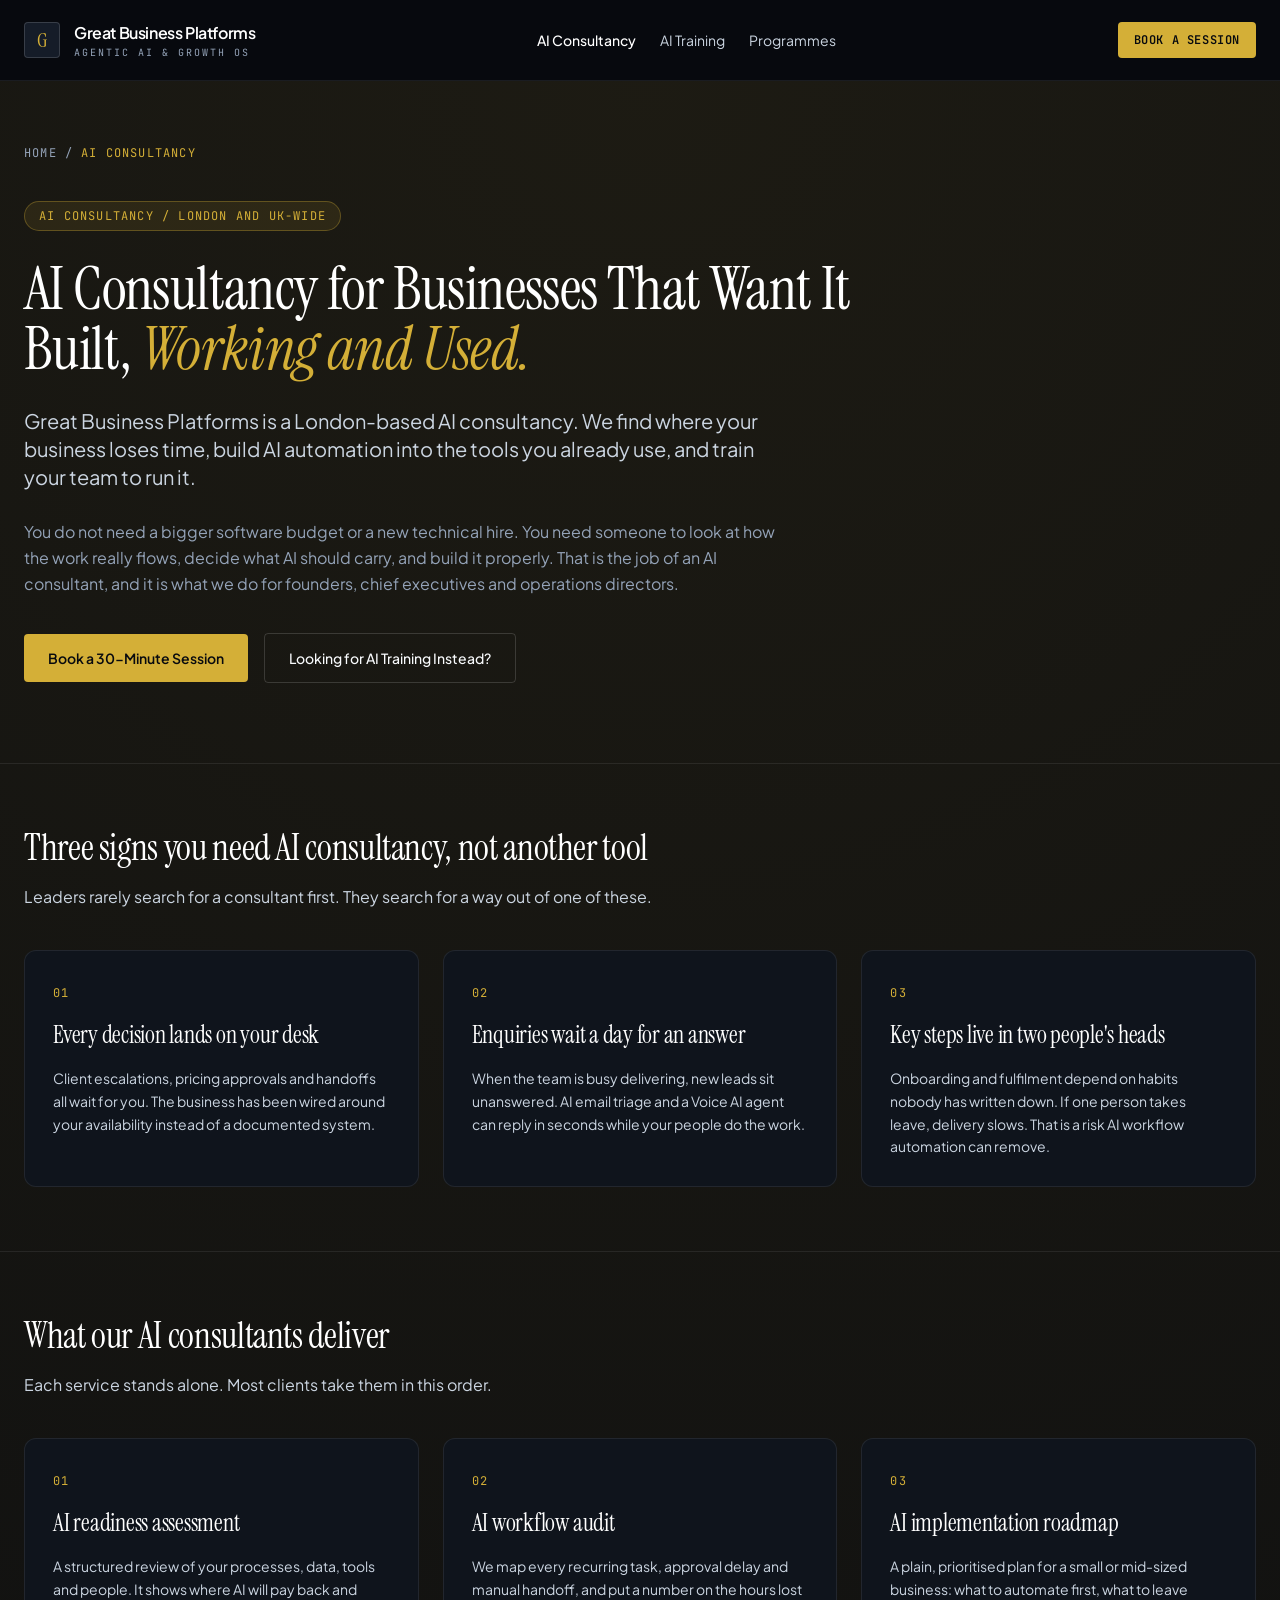
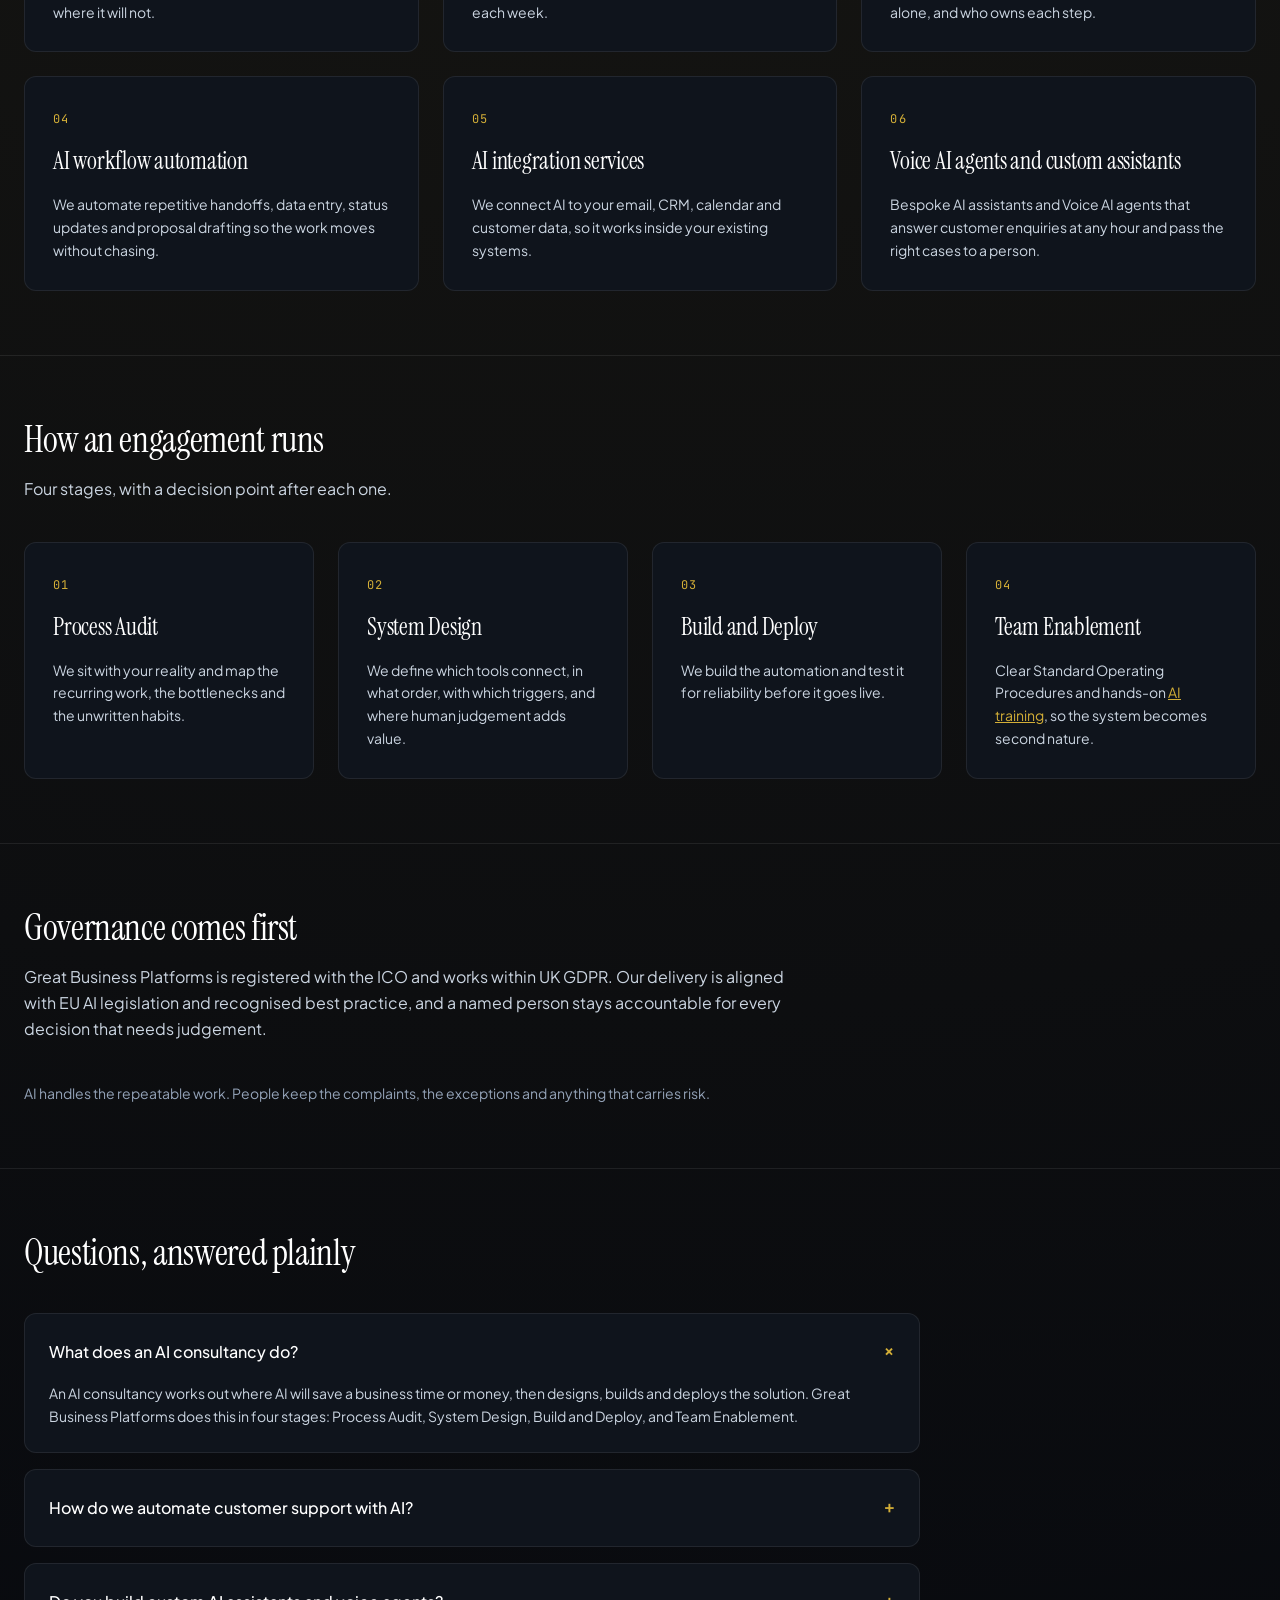
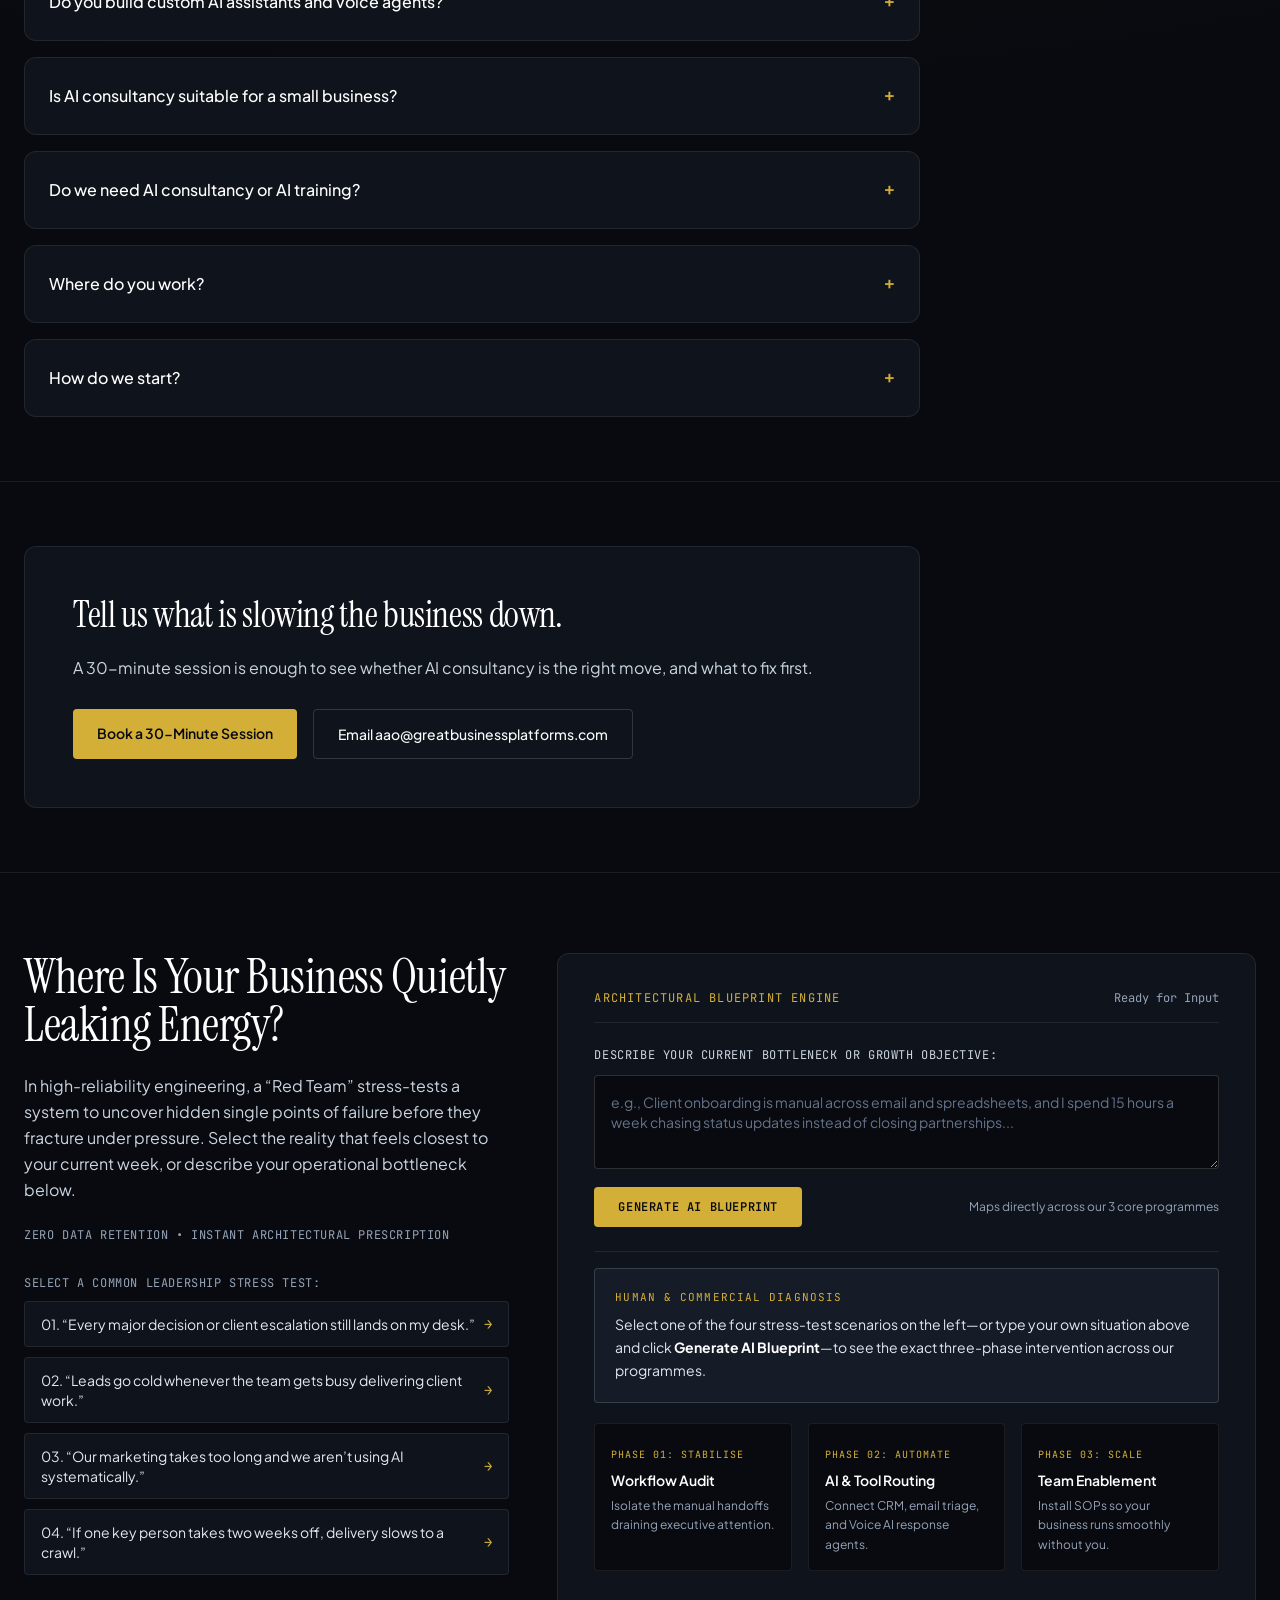
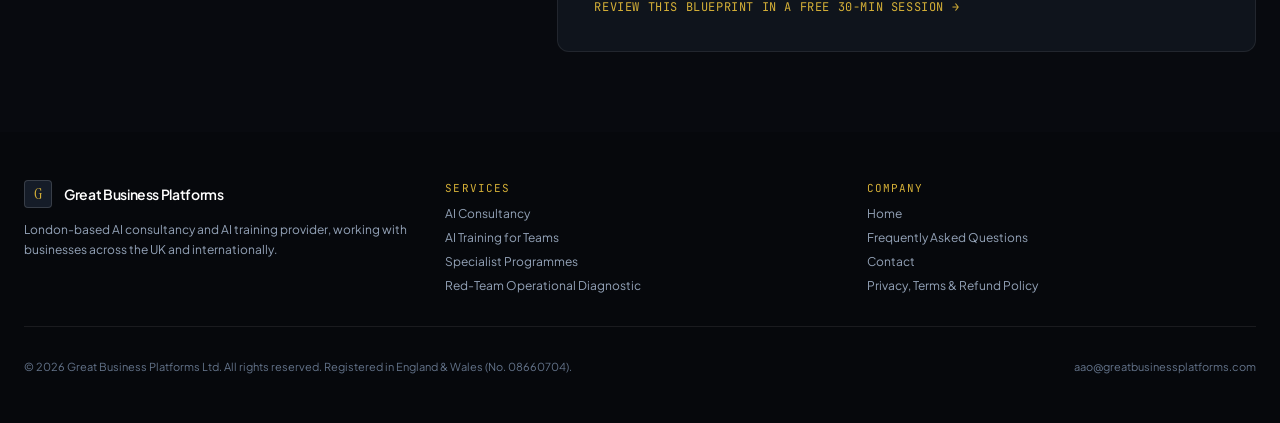
==== commit 3a2645bd: "Move Red-Team diagnostic from homepage to bottom of AI Consultancy page Co-Authored-By: Claude Opus " ====
--- a/ai-consultancy/index.html
+++ b/ai-consultancy/index.html
@@ -538,6 +538,105 @@
           </div>
         </div>
       </section>
+      <!-- ========================================================================
+           INTERACTIVE RED-TEAM OPERATIONAL DIAGNOSTIC ENGINE
+           ======================================================================== -->
+      <section id="red-team-diagnostic" class="max-w-7xl mx-auto px-6 py-20 border-t hairline-divider">
+        <div class="grid lg:grid-cols-12 gap-12 items-start">
+
+          <div class="lg:col-span-5 space-y-6">
+            <h2 class="editorial-serif text-4xl sm:text-5xl text-white leading-tight">
+              Where Is Your Business Quietly Leaking Energy?
+            </h2>
+            <p class="text-base text-slate-300 leading-relaxed">
+              In high-reliability engineering, a “Red Team” stress-tests a system to uncover hidden single points of failure before they fracture under pressure. Select the reality that feels closest to your current week, or describe your operational bottleneck below.
+            </p>
+            <p class="text-xs font-mono uppercase tracking-wider text-slate-400">
+              Zero data retention • Instant architectural prescription
+            </p>
+
+            <!-- Relatable Red-Team Scenarios -->
+            <div class="space-y-2.5 pt-2">
+              <span class="block text-xs font-mono uppercase tracking-wider text-slate-400">Select a Common Leadership Stress Test:</span>
+              <button type="button" onclick="loadRedTeamScenario('founder')" class="w-full text-left px-4 py-3 rounded surface-card text-xs sm:text-sm text-slate-200 hover:text-white transition flex items-center justify-between">
+                <span>01. “Every major decision or client escalation still lands on my desk.”</span>
+                <span class="accent-text font-mono">&rarr;</span>
+              </button>
+              <button type="button" onclick="loadRedTeamScenario('pipeline')" class="w-full text-left px-4 py-3 rounded surface-card text-xs sm:text-sm text-slate-200 hover:text-white transition flex items-center justify-between">
+                <span>02. “Leads go cold whenever the team gets busy delivering client work.”</span>
+                <span class="accent-text font-mono">&rarr;</span>
+              </button>
+              <button type="button" onclick="loadRedTeamScenario('marketing')" class="w-full text-left px-4 py-3 rounded surface-card text-xs sm:text-sm text-slate-200 hover:text-white transition flex items-center justify-between">
+                <span>03. “Our marketing takes too long and we aren’t using AI systematically.”</span>
+                <span class="accent-text font-mono">&rarr;</span>
+              </button>
+              <button type="button" onclick="loadRedTeamScenario('fragility')" class="w-full text-left px-4 py-3 rounded surface-card text-xs sm:text-sm text-slate-200 hover:text-white transition flex items-center justify-between">
+                <span>04. “If one key person takes two weeks off, delivery slows to a crawl.”</span>
+                <span class="accent-text font-mono">&rarr;</span>
+              </button>
+            </div>
+          </div>
+
+          <!-- Interactive Blueprint Generator Output -->
+          <div class="lg:col-span-7">
+            <div class="surface-card rounded-xl p-7 sm:p-9 space-y-6">
+              <div class="flex items-center justify-between border-b hairline-divider pb-4">
+                <span class="font-mono text-xs uppercase tracking-widest accent-text">Architectural Blueprint Engine</span>
+                <span id="diagnostic-status" class="font-mono text-xs text-slate-400">Ready for Input</span>
+              </div>
+
+              <div class="space-y-3">
+                <label for="diagnostic-input" class="block text-xs font-mono uppercase tracking-wider text-slate-300">
+                  Describe Your Current Bottleneck or Growth Objective:
+                </label>
+                <textarea id="diagnostic-input" rows="3" class="w-full p-4 rounded bg-[#080A0F] border border-white/15 text-sm text-white placeholder-slate-500 focus:outline-none focus:border-[#D4AF37]" placeholder="e.g., Client onboarding is manual across email and spreadsheets, and I spend 15 hours a week chasing status updates instead of closing partnerships..."></textarea>
+                <div class="flex flex-wrap items-center justify-between gap-3">
+                  <button type="button" onclick="generateDiagnosticBlueprint()" class="px-6 py-3 rounded text-xs font-mono uppercase tracking-wider font-semibold accent-bg transition">
+                    Generate AI Blueprint
+                  </button>
+                  <span class="text-xs text-slate-400">Maps directly across our 3 core programmes</span>
+                </div>
+              </div>
+
+              <!-- Dynamic Output Container -->
+              <div id="diagnostic-output" class="space-y-5 pt-4 border-t hairline-divider">
+                <div class="p-5 rounded surface-elevated space-y-2">
+                  <div class="font-mono text-[11px] uppercase tracking-widest accent-text">Human &amp; Commercial Diagnosis</div>
+                  <p id="diag-empathy" class="text-sm text-slate-200 leading-relaxed">
+                    Select one of the four stress-test scenarios on the left—or type your own situation above and click <strong class="text-white">Generate AI Blueprint</strong>—to see the exact three-phase intervention across our programmes.
+                  </p>
+                </div>
+
+                <div class="grid sm:grid-cols-3 gap-4">
+                  <div class="p-4 rounded bg-[#080A0F] border hairline-divider space-y-1.5">
+                    <span class="font-mono text-[10px] uppercase tracking-widest accent-text">Phase 01: Stabilise</span>
+                    <h4 id="diag-phase-1-title" class="text-sm font-semibold text-white">Workflow Audit</h4>
+                    <p id="diag-phase-1-desc" class="text-xs text-slate-400 leading-relaxed">Isolate the manual handoffs draining executive attention.</p>
+                  </div>
+                  <div class="p-4 rounded bg-[#080A0F] border hairline-divider space-y-1.5">
+                    <span class="font-mono text-[10px] uppercase tracking-widest accent-text">Phase 02: Automate</span>
+                    <h4 id="diag-phase-2-title" class="text-sm font-semibold text-white">AI &amp; Tool Routing</h4>
+                    <p id="diag-phase-2-desc" class="text-xs text-slate-400 leading-relaxed">Connect CRM, email triage, and Voice AI response agents.</p>
+                  </div>
+                  <div class="p-4 rounded bg-[#080A0F] border hairline-divider space-y-1.5">
+                    <span class="font-mono text-[10px] uppercase tracking-widest accent-text">Phase 03: Scale</span>
+                    <h4 id="diag-phase-3-title" class="text-sm font-semibold text-white">Team Enablement</h4>
+                    <p id="diag-phase-3-desc" class="text-xs text-slate-400 leading-relaxed">Install SOPs so your business runs smoothly without you.</p>
+                  </div>
+                </div>
+
+                <div class="flex flex-wrap items-center justify-between gap-4 pt-2">
+                  <a href="/#contact-global-desks" class="text-xs font-mono uppercase tracking-wider accent-text hover:underline">
+                    Review This Blueprint in a Free 30-Min Session &rarr;
+                  </a>
+                </div>
+              </div>
+
+            </div>
+          </div>
+
+        </div>
+      </section>
   </main>
   <footer class="bg-[#06080C] text-slate-400 text-xs">
     <div class="max-w-7xl mx-auto px-6 py-12 space-y-8">
@@ -555,7 +654,7 @@
             <li><a href="/ai-consultancy/" class="hover:text-white transition">AI Consultancy</a></li>
             <li><a href="/ai-training/" class="hover:text-white transition">AI Training for Teams</a></li>
             <li><a href="/#programmes" class="hover:text-white transition">Specialist Programmes</a></li>
-            <li><a href="/#red-team-diagnostic" class="hover:text-white transition">Red-Team Operational Diagnostic</a></li>
+            <li><a href="#red-team-diagnostic" class="hover:text-white transition">Red-Team Operational Diagnostic</a></li>
           </ul>
         </div>
         <div class="space-y-2.5">
@@ -564,7 +663,7 @@
             <li><a href="/" class="hover:text-white transition">Home</a></li>
             <li><a href="/#faqs" class="hover:text-white transition">Frequently Asked Questions</a></li>
             <li><a href="/#contact-global-desks" class="hover:text-white transition">Contact</a></li>
-            <li><a href="/#legal-governance-footer" class="hover:text-white transition">Privacy, Terms &amp; Refund Policy</a></li>
+            <li><a href="/legal/" class="hover:text-white transition">Privacy, Terms &amp; Refund Policy</a></li>
           </ul>
         </div>
       </div>
@@ -574,5 +673,97 @@
       </div>
     </div>
   </footer>
+  <script>
+    // 3. Red-Team Operational Diagnostic Presets & Custom Blueprint Generator
+    const redTeamScenarios = {
+      founder: {
+        input: "Every major client escalation, pricing approval, and operational handoff still lands on my desk. I am working late every evening just to keep delivery moving.",
+        empathy: "You are carrying the ‘Hero-Leader Tax.’ Because you care deeply about standards, your organisation has quietly wired its workflows around your personal availability rather than documented systems.",
+        p1Title: "Decision & Escalation Audit",
+        p1Desc: "Map the top 15 recurring questions landing on your desk and convert 80% into clear decision trees.",
+        p2Title: "Automated Triage & CRM Routing",
+        p2Desc: "Deploy AI email triage and automated status updates so client handoffs happen without manual chasing.",
+        p3Title: "Role-Specific Team SOPs",
+        p3Desc: "Train your team on clear ownership boundaries so you reclaim 15+ hours of strategic leadership time weekly."
+      },
+      pipeline: {
+        input: "Whenever our team gets busy delivering client projects, outbound prospecting stops and inbound leads wait 24–48 hours for a proper response.",
+        empathy: "This is the classic feast-or-famine trap. When the same human energy is required to both deliver client work and nurture new inquiries, revenue inevitably becomes a rollercoaster.",
+        p1Title: "S.C.A.L.E Pipeline Audit",
+        p1Desc: "Isolate every point where high-intent inquiries stall between first contact and booked discovery call.",
+        p2Title: "24/7 Voice AI & Lead Nurture",
+        p2Desc: "Deploy a conversational Voice AI assistant and automated email sequences so every lead is answered in seconds.",
+        p3Title: "Deterministic Growth Engine",
+        p3Desc: "Establish weekly pipeline telemetry that runs continuously even during peak client delivery weeks."
+      },
+      marketing: {
+        input: "Our marketing team spends all week producing a handful of posts and emails. We have tried ChatGPT, but the output feels generic and disconnected.",
+        empathy: "Random acts of AI create more editing work, not less. Without multi-model role specialisation and brand voice governance, teams quickly burn out on generic prompts.",
+        p1Title: "Editorial & Brand Voice Codex",
+        p1Desc: "Codify your institutional authority, customer empathy triggers, and legal compliance boundaries.",
+        p2Title: "Multi-LLM Production Pipeline",
+        p2Desc: "Connect Gemini, Claude, and ChatGPT into a 7-module workflow for research, copy, video, and landing pages.",
+        p3Title: "20+ Hours Saved Weekly",
+        p3Desc: "Upskill your team to produce a full month of authoritative multi-channel campaigns in a single afternoon."
+      },
+      fragility: {
+        input: "Critical client onboarding and fulfilment steps live inside the heads of two senior staff members. If either takes two weeks off, delivery slows to a crawl.",
+        empathy: "Tribal knowledge is the silent vulnerability of growing firms. Relying on unwritten habits is unfair to your best people and risky for your clients.",
+        p1Title: "Tribal Knowledge Extraction",
+        p1Desc: "Record and map the exact steps your top performers take across onboarding, fulfilment, and reporting.",
+        p2Title: "Agentic Workflow Automation",
+        p2Desc: "Automate repetitive data entry, proposal generation, and cross-platform CRM triggers.",
+        p3Title: "Turnkey Operations Manual",
+        p3Desc: "Install living SOPs so any qualified team member can step in seamlessly without quality dropping."
+      }
+    };
+
+    function loadRedTeamScenario(key) {
+      const data = redTeamScenarios[key];
+      if (!data) return;
+      document.getElementById('diagnostic-input').value = data.input;
+      renderDiagnosticResult(data);
+    }
+
+    function generateDiagnosticBlueprint() {
+      const raw = document.getElementById('diagnostic-input').value.trim();
+      const lower = raw.toLowerCase();
+
+      if (!raw) {
+        loadRedTeamScenario('founder');
+        return;
+      }
+
+      if (lower.includes('lead') || lower.includes('sales') || lower.includes('pipeline') || lower.includes('call')) {
+        loadRedTeamScenario('pipeline');
+      } else if (lower.includes('market') || lower.includes('content') || lower.includes('chatgpt') || lower.includes('video')) {
+        loadRedTeamScenario('marketing');
+      } else if (lower.includes('staff') || lower.includes('team') || lower.includes('onboarding') || lower.includes('sop')) {
+        loadRedTeamScenario('fragility');
+      } else {
+        renderDiagnosticResult({
+          empathy: "Your description points to structural friction between leadership ambition and daily execution. When workflows grow organically without deliberate architecture, your best people spend their days compensating for disconnected tools.",
+          p1Title: "Stage 01 Process Audit",
+          p1Desc: "Map every manual handoff and approval bottleneck mentioned in your brief to quantify weekly hours lost.",
+          p2Title: "Agentic AI & CRM Integration",
+          p2Desc: "Deploy targeted automation across your communications, marketing output, and client onboarding.",
+          p3Title: "S.C.A.L.E & Team Enablement",
+          p3Desc: "Equip your team with documented SOPs and AI Academy training for calm, repeatable execution."
+        });
+      }
+    }
+
+    function renderDiagnosticResult(data) {
+      document.getElementById('diagnostic-status').textContent = 'Blueprint Generated';
+      document.getElementById('diag-empathy').textContent = data.empathy;
+      document.getElementById('diag-phase-1-title').textContent = data.p1Title;
+      document.getElementById('diag-phase-1-desc').textContent = data.p1Desc;
+      document.getElementById('diag-phase-2-title').textContent = data.p2Title;
+      document.getElementById('diag-phase-2-desc').textContent = data.p2Desc;
+      document.getElementById('diag-phase-3-title').textContent = data.p3Title;
+      document.getElementById('diag-phase-3-desc').textContent = data.p3Desc;
+    }
+
+  </script>
 </body>
 </html>
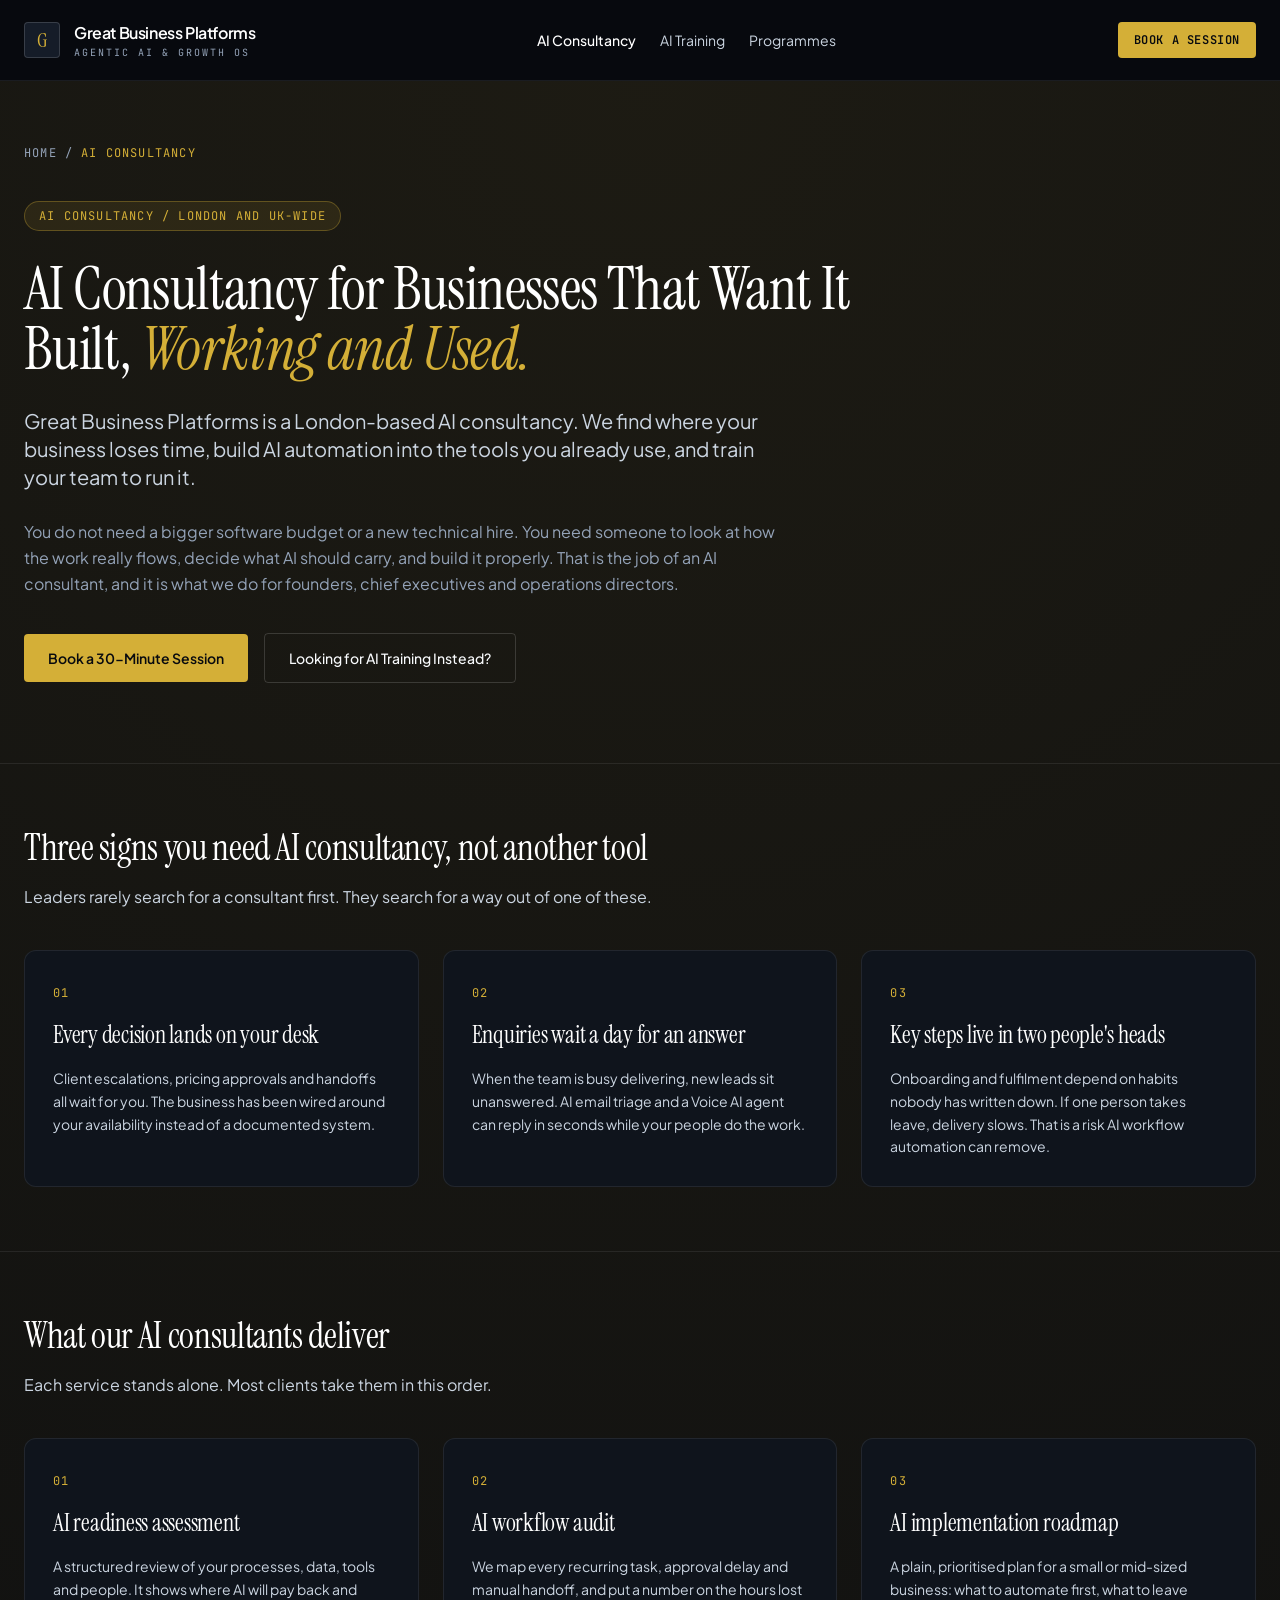
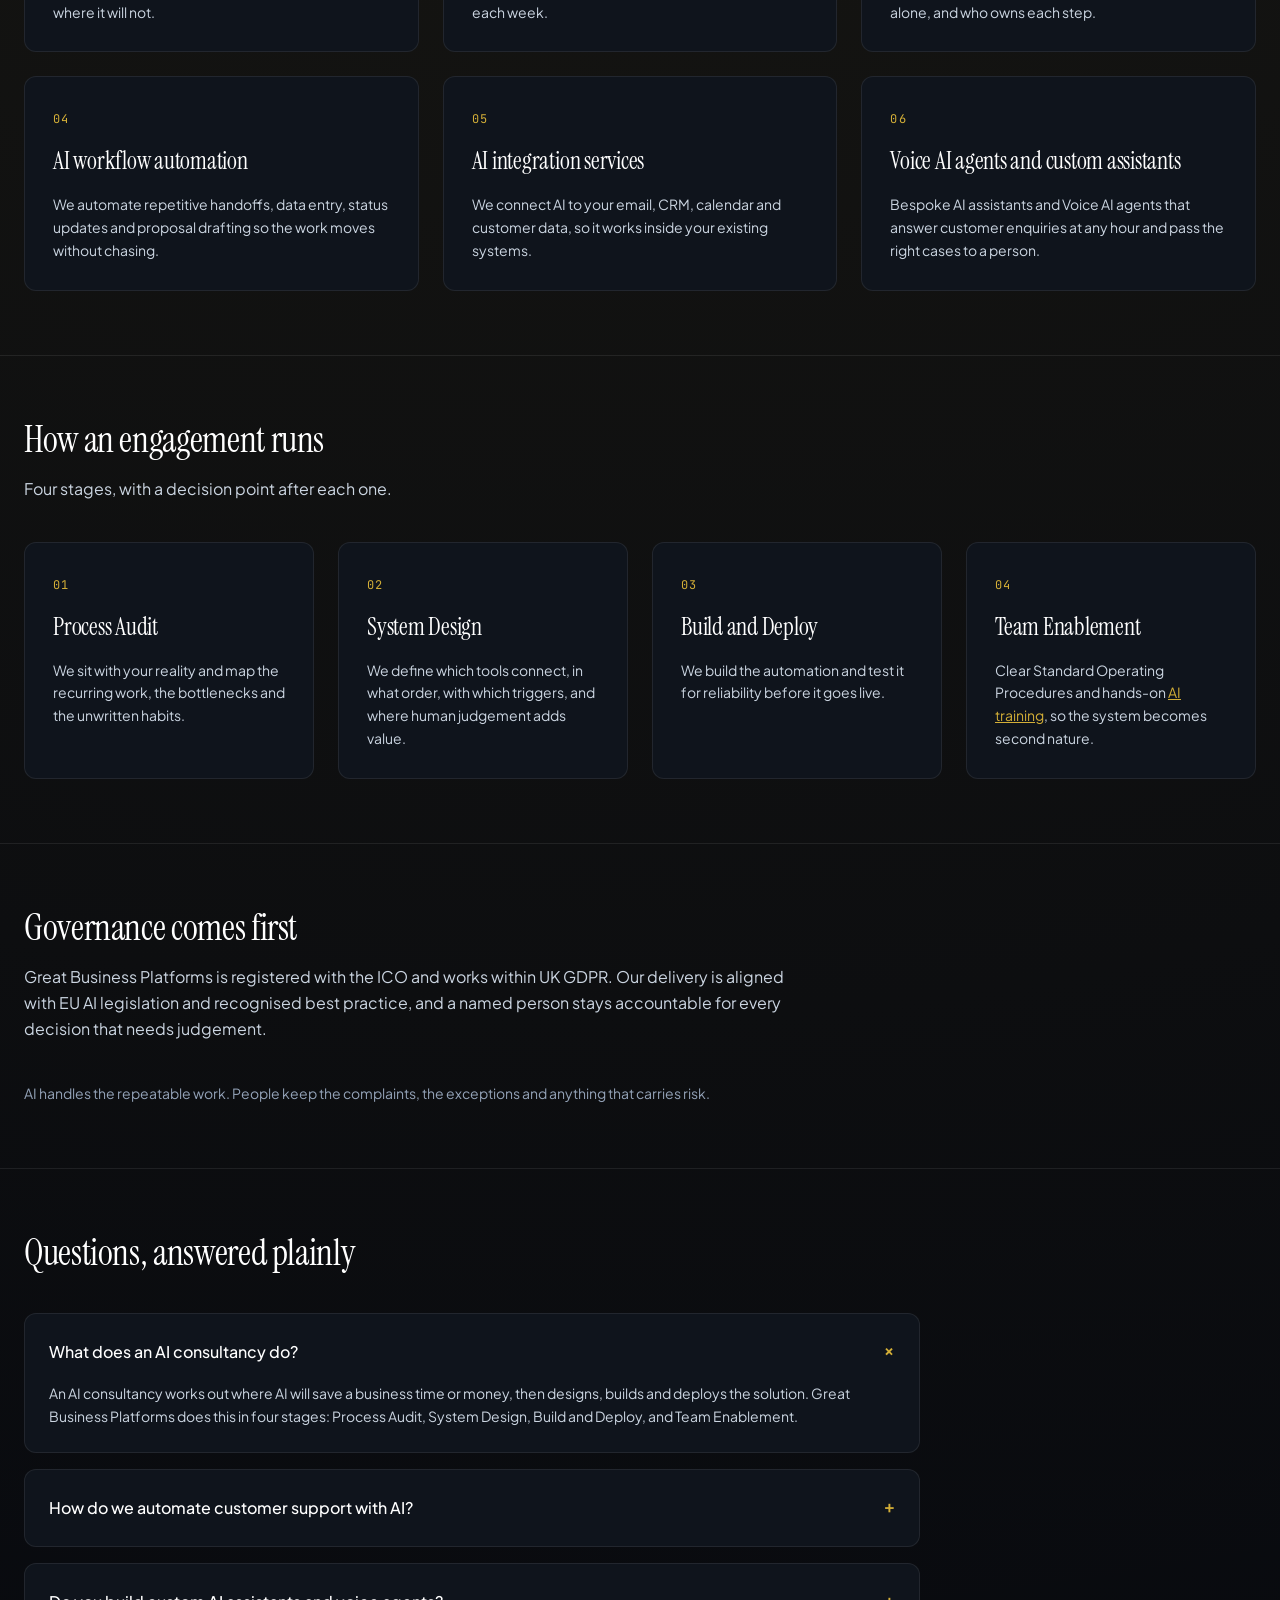
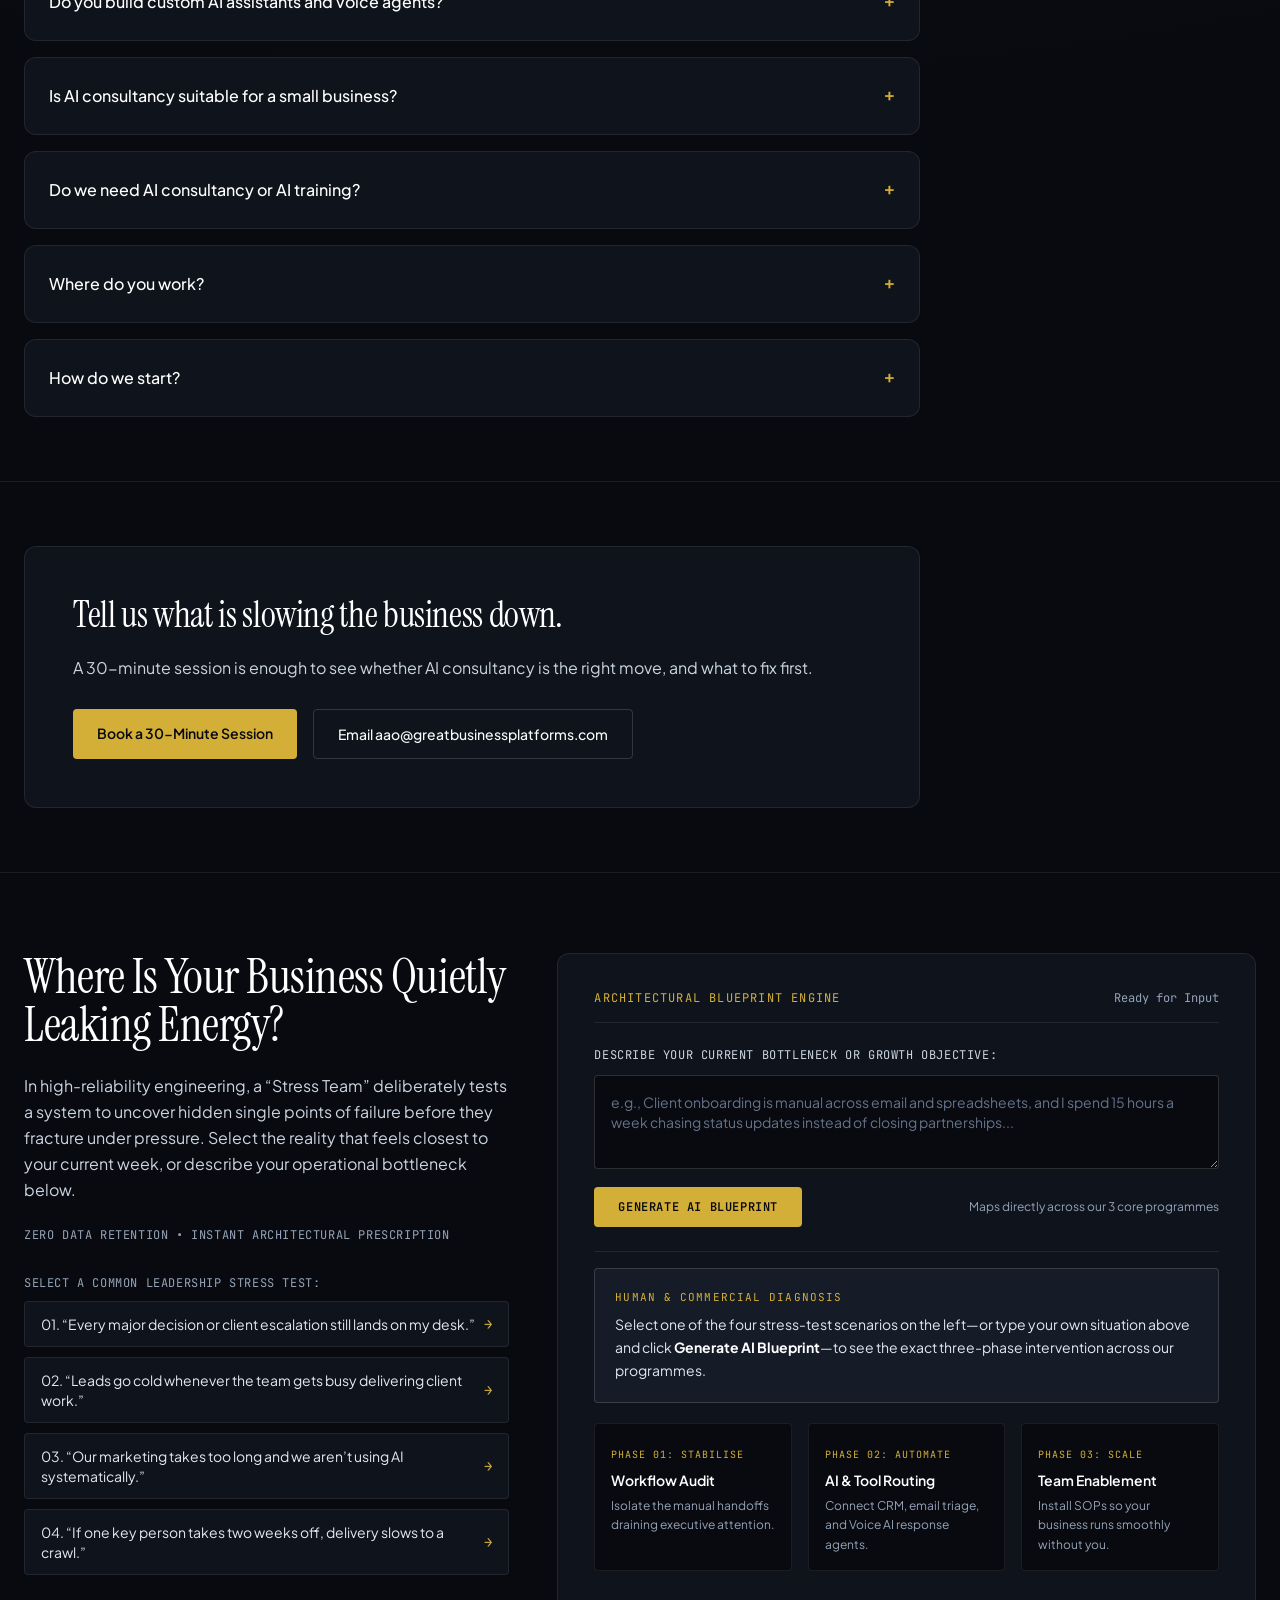
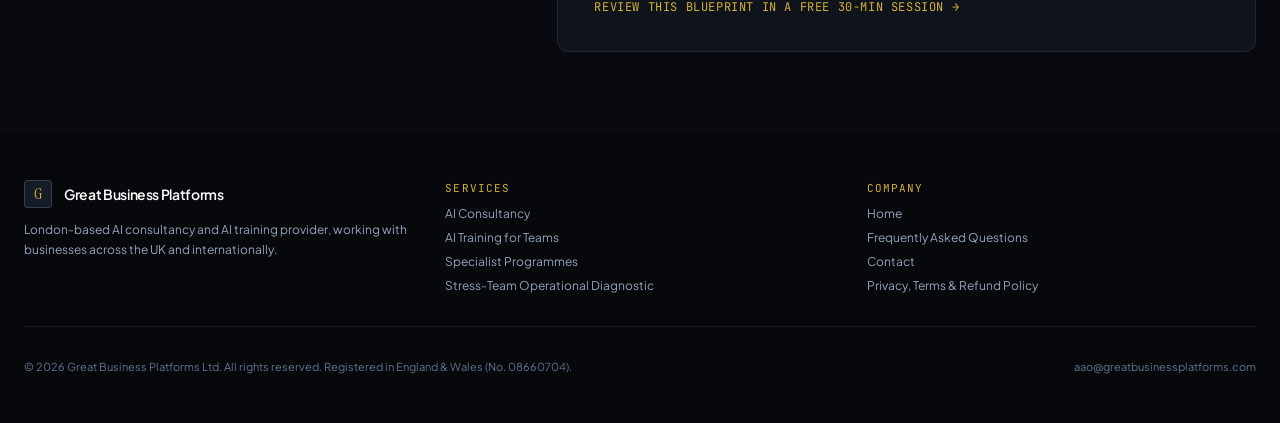
==== commit c46b1710: "Rename Red Team to Stress Team across the site Co-Authored-By: Claude Opus 5.5 <noreply@anthropic.co" ====
--- a/ai-consultancy/index.html
+++ b/ai-consultancy/index.html
@@ -539,9 +539,9 @@
         </div>
       </section>
       <!-- ========================================================================
-           INTERACTIVE RED-TEAM OPERATIONAL DIAGNOSTIC ENGINE
+           INTERACTIVE STRESS-TEAM OPERATIONAL DIAGNOSTIC ENGINE
            ======================================================================== -->
-      <section id="red-team-diagnostic" class="max-w-7xl mx-auto px-6 py-20 border-t hairline-divider">
+      <section id="stress-team-diagnostic" class="max-w-7xl mx-auto px-6 py-20 border-t hairline-divider">
         <div class="grid lg:grid-cols-12 gap-12 items-start">
 
           <div class="lg:col-span-5 space-y-6">
@@ -549,28 +549,28 @@
               Where Is Your Business Quietly Leaking Energy?
             </h2>
             <p class="text-base text-slate-300 leading-relaxed">
-              In high-reliability engineering, a “Red Team” stress-tests a system to uncover hidden single points of failure before they fracture under pressure. Select the reality that feels closest to your current week, or describe your operational bottleneck below.
+              In high-reliability engineering, a “Stress Team” deliberately tests a system to uncover hidden single points of failure before they fracture under pressure. Select the reality that feels closest to your current week, or describe your operational bottleneck below.
             </p>
             <p class="text-xs font-mono uppercase tracking-wider text-slate-400">
               Zero data retention • Instant architectural prescription
             </p>
 
-            <!-- Relatable Red-Team Scenarios -->
+            <!-- Relatable Stress-Team Scenarios -->
             <div class="space-y-2.5 pt-2">
               <span class="block text-xs font-mono uppercase tracking-wider text-slate-400">Select a Common Leadership Stress Test:</span>
-              <button type="button" onclick="loadRedTeamScenario('founder')" class="w-full text-left px-4 py-3 rounded surface-card text-xs sm:text-sm text-slate-200 hover:text-white transition flex items-center justify-between">
+              <button type="button" onclick="loadStressTeamScenario('founder')" class="w-full text-left px-4 py-3 rounded surface-card text-xs sm:text-sm text-slate-200 hover:text-white transition flex items-center justify-between">
                 <span>01. “Every major decision or client escalation still lands on my desk.”</span>
                 <span class="accent-text font-mono">&rarr;</span>
               </button>
-              <button type="button" onclick="loadRedTeamScenario('pipeline')" class="w-full text-left px-4 py-3 rounded surface-card text-xs sm:text-sm text-slate-200 hover:text-white transition flex items-center justify-between">
+              <button type="button" onclick="loadStressTeamScenario('pipeline')" class="w-full text-left px-4 py-3 rounded surface-card text-xs sm:text-sm text-slate-200 hover:text-white transition flex items-center justify-between">
                 <span>02. “Leads go cold whenever the team gets busy delivering client work.”</span>
                 <span class="accent-text font-mono">&rarr;</span>
               </button>
-              <button type="button" onclick="loadRedTeamScenario('marketing')" class="w-full text-left px-4 py-3 rounded surface-card text-xs sm:text-sm text-slate-200 hover:text-white transition flex items-center justify-between">
+              <button type="button" onclick="loadStressTeamScenario('marketing')" class="w-full text-left px-4 py-3 rounded surface-card text-xs sm:text-sm text-slate-200 hover:text-white transition flex items-center justify-between">
                 <span>03. “Our marketing takes too long and we aren’t using AI systematically.”</span>
                 <span class="accent-text font-mono">&rarr;</span>
               </button>
-              <button type="button" onclick="loadRedTeamScenario('fragility')" class="w-full text-left px-4 py-3 rounded surface-card text-xs sm:text-sm text-slate-200 hover:text-white transition flex items-center justify-between">
+              <button type="button" onclick="loadStressTeamScenario('fragility')" class="w-full text-left px-4 py-3 rounded surface-card text-xs sm:text-sm text-slate-200 hover:text-white transition flex items-center justify-between">
                 <span>04. “If one key person takes two weeks off, delivery slows to a crawl.”</span>
                 <span class="accent-text font-mono">&rarr;</span>
               </button>
@@ -654,7 +654,7 @@
             <li><a href="/ai-consultancy/" class="hover:text-white transition">AI Consultancy</a></li>
             <li><a href="/ai-training/" class="hover:text-white transition">AI Training for Teams</a></li>
             <li><a href="/#programmes" class="hover:text-white transition">Specialist Programmes</a></li>
-            <li><a href="#red-team-diagnostic" class="hover:text-white transition">Red-Team Operational Diagnostic</a></li>
+            <li><a href="#stress-team-diagnostic" class="hover:text-white transition">Stress-Team Operational Diagnostic</a></li>
           </ul>
         </div>
         <div class="space-y-2.5">
@@ -674,8 +674,8 @@
     </div>
   </footer>
   <script>
-    // 3. Red-Team Operational Diagnostic Presets & Custom Blueprint Generator
-    const redTeamScenarios = {
+    // 3. Stress-Team Operational Diagnostic Presets & Custom Blueprint Generator
+    const stressTeamScenarios = {
       founder: {
         input: "Every major client escalation, pricing approval, and operational handoff still lands on my desk. I am working late every evening just to keep delivery moving.",
         empathy: "You are carrying the ‘Hero-Leader Tax.’ Because you care deeply about standards, your organisation has quietly wired its workflows around your personal availability rather than documented systems.",
@@ -718,8 +718,8 @@
       }
     };
 
-    function loadRedTeamScenario(key) {
-      const data = redTeamScenarios[key];
+    function loadStressTeamScenario(key) {
+      const data = stressTeamScenarios[key];
       if (!data) return;
       document.getElementById('diagnostic-input').value = data.input;
       renderDiagnosticResult(data);
@@ -730,16 +730,16 @@
       const lower = raw.toLowerCase();
 
       if (!raw) {
-        loadRedTeamScenario('founder');
+        loadStressTeamScenario('founder');
         return;
       }
 
       if (lower.includes('lead') || lower.includes('sales') || lower.includes('pipeline') || lower.includes('call')) {
-        loadRedTeamScenario('pipeline');
+        loadStressTeamScenario('pipeline');
       } else if (lower.includes('market') || lower.includes('content') || lower.includes('chatgpt') || lower.includes('video')) {
-        loadRedTeamScenario('marketing');
+        loadStressTeamScenario('marketing');
       } else if (lower.includes('staff') || lower.includes('team') || lower.includes('onboarding') || lower.includes('sop')) {
-        loadRedTeamScenario('fragility');
+        loadStressTeamScenario('fragility');
       } else {
         renderDiagnosticResult({
           empathy: "Your description points to structural friction between leadership ambition and daily execution. When workflows grow organically without deliberate architecture, your best people spend their days compensating for disconnected tools.",
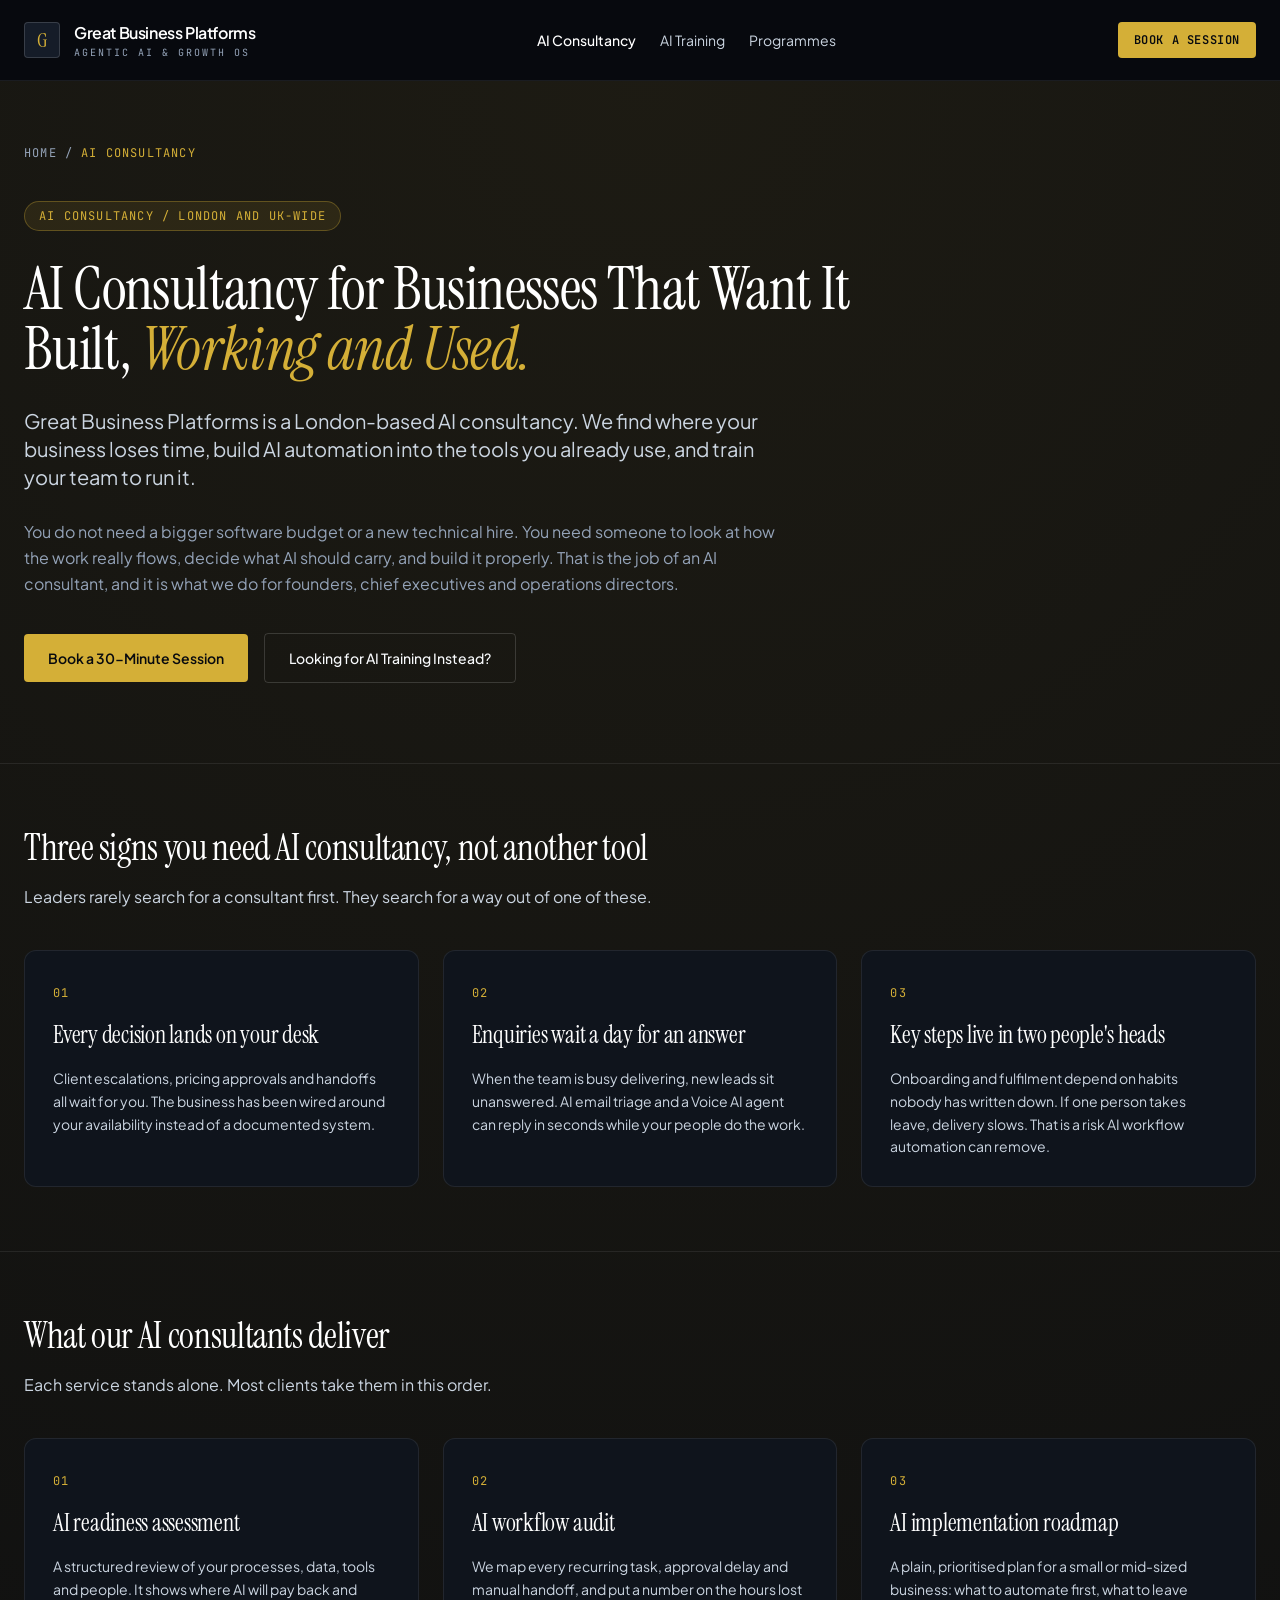
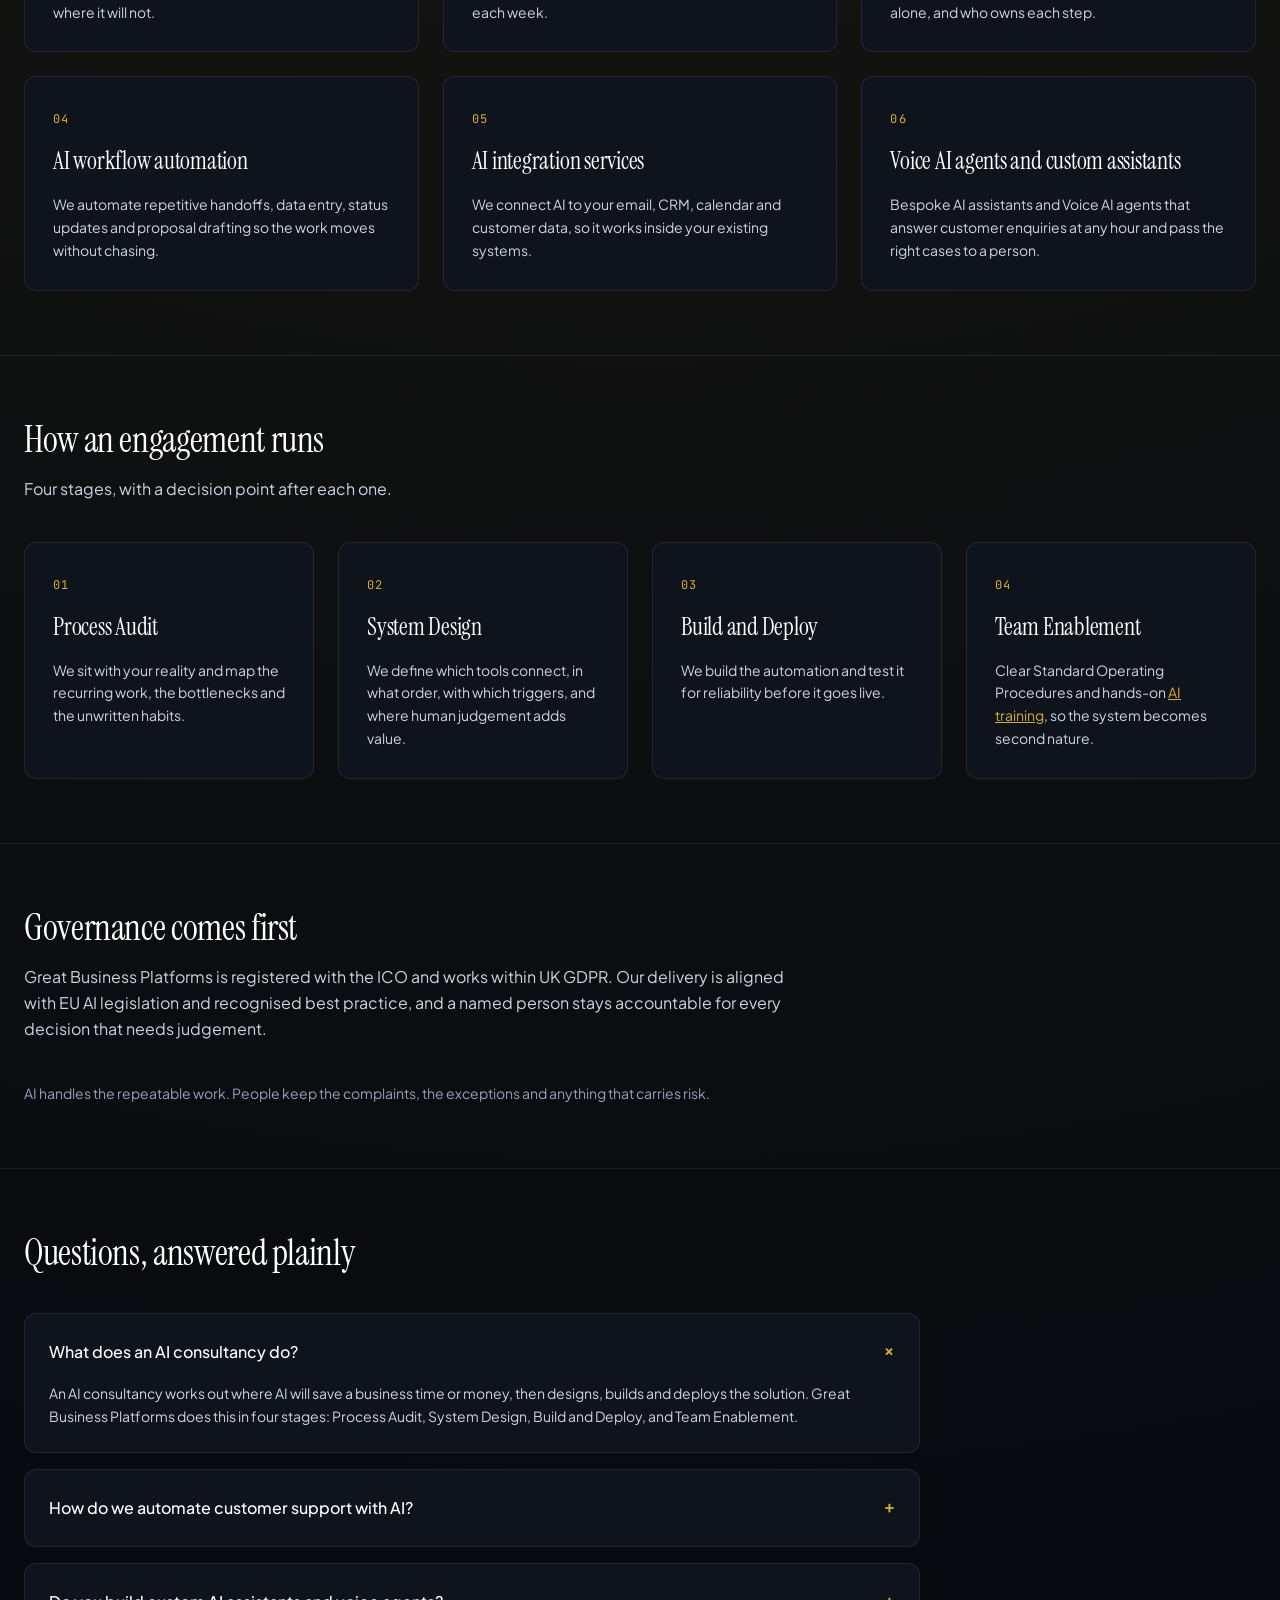
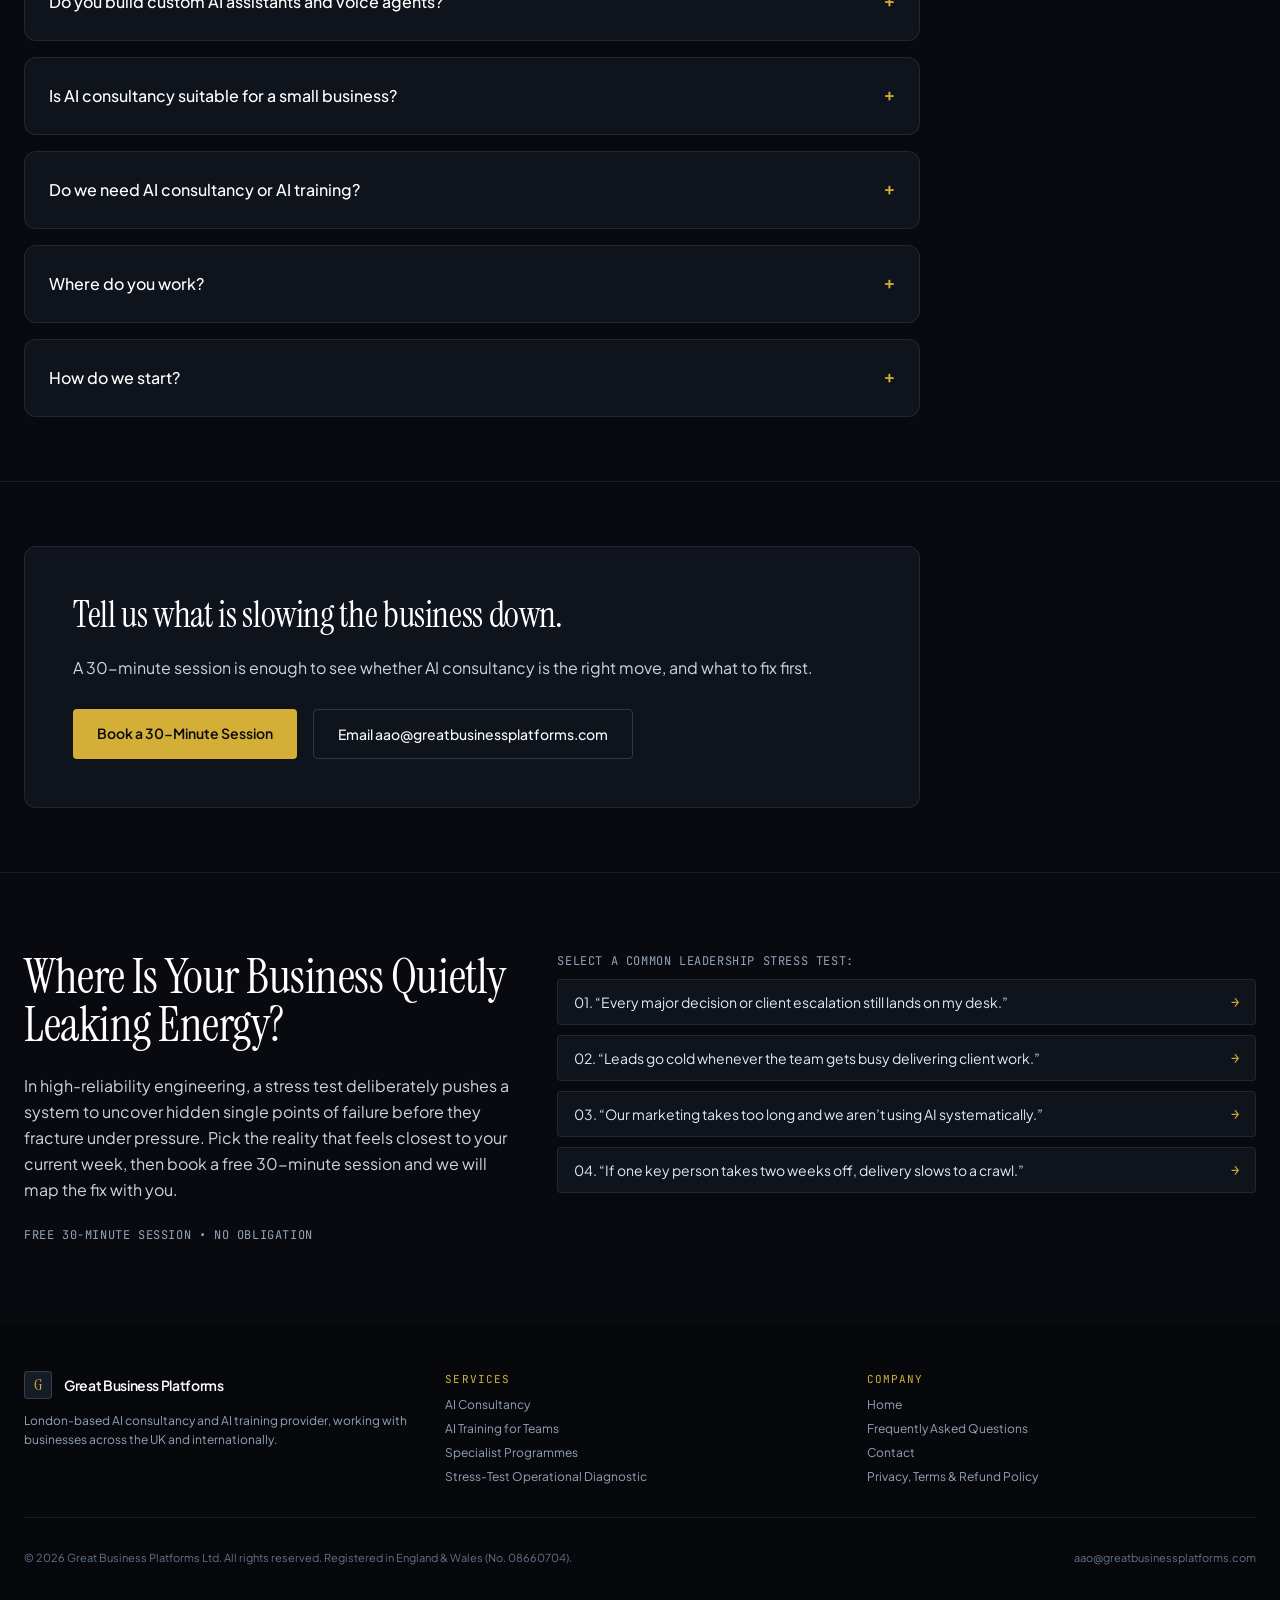
==== commit 2bc59fb3: "Rename to Stress Test, remove blueprint engine card Co-Authored-By: Claude Opus 5.5 <noreply@anthrop" ====
--- a/ai-consultancy/index.html
+++ b/ai-consultancy/index.html
@@ -539,9 +539,9 @@
         </div>
       </section>
       <!-- ========================================================================
-           INTERACTIVE STRESS-TEAM OPERATIONAL DIAGNOSTIC ENGINE
+           INTERACTIVE STRESS-TEST OPERATIONAL DIAGNOSTIC ENGINE
            ======================================================================== -->
-      <section id="stress-team-diagnostic" class="max-w-7xl mx-auto px-6 py-20 border-t hairline-divider">
+      <section id="stress-test-diagnostic" class="max-w-7xl mx-auto px-6 py-20 border-t hairline-divider">
         <div class="grid lg:grid-cols-12 gap-12 items-start">
 
           <div class="lg:col-span-5 space-y-6">
@@ -549,89 +549,33 @@
               Where Is Your Business Quietly Leaking Energy?
             </h2>
             <p class="text-base text-slate-300 leading-relaxed">
-              In high-reliability engineering, a “Stress Team” deliberately tests a system to uncover hidden single points of failure before they fracture under pressure. Select the reality that feels closest to your current week, or describe your operational bottleneck below.
+              In high-reliability engineering, a stress test deliberately pushes a system to uncover hidden single points of failure before they fracture under pressure. Pick the reality that feels closest to your current week, then book a free 30-minute session and we will map the fix with you.
             </p>
             <p class="text-xs font-mono uppercase tracking-wider text-slate-400">
-              Zero data retention • Instant architectural prescription
+              Free 30-minute session • No obligation
             </p>
-
-            <!-- Relatable Stress-Team Scenarios -->
-            <div class="space-y-2.5 pt-2">
+          </div>
+
+          <!-- Relatable Stress-Test Scenarios -->
+          <div class="lg:col-span-7">
+            <div class="space-y-2.5">
               <span class="block text-xs font-mono uppercase tracking-wider text-slate-400">Select a Common Leadership Stress Test:</span>
-              <button type="button" onclick="loadStressTeamScenario('founder')" class="w-full text-left px-4 py-3 rounded surface-card text-xs sm:text-sm text-slate-200 hover:text-white transition flex items-center justify-between">
+              <a href="/#contact-global-desks" class="w-full text-left px-4 py-3 rounded surface-card text-xs sm:text-sm text-slate-200 hover:text-white transition flex items-center justify-between">
                 <span>01. “Every major decision or client escalation still lands on my desk.”</span>
                 <span class="accent-text font-mono">&rarr;</span>
-              </button>
-              <button type="button" onclick="loadStressTeamScenario('pipeline')" class="w-full text-left px-4 py-3 rounded surface-card text-xs sm:text-sm text-slate-200 hover:text-white transition flex items-center justify-between">
+              </a>
+              <a href="/#contact-global-desks" class="w-full text-left px-4 py-3 rounded surface-card text-xs sm:text-sm text-slate-200 hover:text-white transition flex items-center justify-between">
                 <span>02. “Leads go cold whenever the team gets busy delivering client work.”</span>
                 <span class="accent-text font-mono">&rarr;</span>
-              </button>
-              <button type="button" onclick="loadStressTeamScenario('marketing')" class="w-full text-left px-4 py-3 rounded surface-card text-xs sm:text-sm text-slate-200 hover:text-white transition flex items-center justify-between">
+              </a>
+              <a href="/#contact-global-desks" class="w-full text-left px-4 py-3 rounded surface-card text-xs sm:text-sm text-slate-200 hover:text-white transition flex items-center justify-between">
                 <span>03. “Our marketing takes too long and we aren’t using AI systematically.”</span>
                 <span class="accent-text font-mono">&rarr;</span>
-              </button>
-              <button type="button" onclick="loadStressTeamScenario('fragility')" class="w-full text-left px-4 py-3 rounded surface-card text-xs sm:text-sm text-slate-200 hover:text-white transition flex items-center justify-between">
+              </a>
+              <a href="/#contact-global-desks" class="w-full text-left px-4 py-3 rounded surface-card text-xs sm:text-sm text-slate-200 hover:text-white transition flex items-center justify-between">
                 <span>04. “If one key person takes two weeks off, delivery slows to a crawl.”</span>
                 <span class="accent-text font-mono">&rarr;</span>
-              </button>
-            </div>
-          </div>
-
-          <!-- Interactive Blueprint Generator Output -->
-          <div class="lg:col-span-7">
-            <div class="surface-card rounded-xl p-7 sm:p-9 space-y-6">
-              <div class="flex items-center justify-between border-b hairline-divider pb-4">
-                <span class="font-mono text-xs uppercase tracking-widest accent-text">Architectural Blueprint Engine</span>
-                <span id="diagnostic-status" class="font-mono text-xs text-slate-400">Ready for Input</span>
-              </div>
-
-              <div class="space-y-3">
-                <label for="diagnostic-input" class="block text-xs font-mono uppercase tracking-wider text-slate-300">
-                  Describe Your Current Bottleneck or Growth Objective:
-                </label>
-                <textarea id="diagnostic-input" rows="3" class="w-full p-4 rounded bg-[#080A0F] border border-white/15 text-sm text-white placeholder-slate-500 focus:outline-none focus:border-[#D4AF37]" placeholder="e.g., Client onboarding is manual across email and spreadsheets, and I spend 15 hours a week chasing status updates instead of closing partnerships..."></textarea>
-                <div class="flex flex-wrap items-center justify-between gap-3">
-                  <button type="button" onclick="generateDiagnosticBlueprint()" class="px-6 py-3 rounded text-xs font-mono uppercase tracking-wider font-semibold accent-bg transition">
-                    Generate AI Blueprint
-                  </button>
-                  <span class="text-xs text-slate-400">Maps directly across our 3 core programmes</span>
-                </div>
-              </div>
-
-              <!-- Dynamic Output Container -->
-              <div id="diagnostic-output" class="space-y-5 pt-4 border-t hairline-divider">
-                <div class="p-5 rounded surface-elevated space-y-2">
-                  <div class="font-mono text-[11px] uppercase tracking-widest accent-text">Human &amp; Commercial Diagnosis</div>
-                  <p id="diag-empathy" class="text-sm text-slate-200 leading-relaxed">
-                    Select one of the four stress-test scenarios on the left—or type your own situation above and click <strong class="text-white">Generate AI Blueprint</strong>—to see the exact three-phase intervention across our programmes.
-                  </p>
-                </div>
-
-                <div class="grid sm:grid-cols-3 gap-4">
-                  <div class="p-4 rounded bg-[#080A0F] border hairline-divider space-y-1.5">
-                    <span class="font-mono text-[10px] uppercase tracking-widest accent-text">Phase 01: Stabilise</span>
-                    <h4 id="diag-phase-1-title" class="text-sm font-semibold text-white">Workflow Audit</h4>
-                    <p id="diag-phase-1-desc" class="text-xs text-slate-400 leading-relaxed">Isolate the manual handoffs draining executive attention.</p>
-                  </div>
-                  <div class="p-4 rounded bg-[#080A0F] border hairline-divider space-y-1.5">
-                    <span class="font-mono text-[10px] uppercase tracking-widest accent-text">Phase 02: Automate</span>
-                    <h4 id="diag-phase-2-title" class="text-sm font-semibold text-white">AI &amp; Tool Routing</h4>
-                    <p id="diag-phase-2-desc" class="text-xs text-slate-400 leading-relaxed">Connect CRM, email triage, and Voice AI response agents.</p>
-                  </div>
-                  <div class="p-4 rounded bg-[#080A0F] border hairline-divider space-y-1.5">
-                    <span class="font-mono text-[10px] uppercase tracking-widest accent-text">Phase 03: Scale</span>
-                    <h4 id="diag-phase-3-title" class="text-sm font-semibold text-white">Team Enablement</h4>
-                    <p id="diag-phase-3-desc" class="text-xs text-slate-400 leading-relaxed">Install SOPs so your business runs smoothly without you.</p>
-                  </div>
-                </div>
-
-                <div class="flex flex-wrap items-center justify-between gap-4 pt-2">
-                  <a href="/#contact-global-desks" class="text-xs font-mono uppercase tracking-wider accent-text hover:underline">
-                    Review This Blueprint in a Free 30-Min Session &rarr;
-                  </a>
-                </div>
-              </div>
-
+              </a>
             </div>
           </div>
 
@@ -654,7 +598,7 @@
             <li><a href="/ai-consultancy/" class="hover:text-white transition">AI Consultancy</a></li>
             <li><a href="/ai-training/" class="hover:text-white transition">AI Training for Teams</a></li>
             <li><a href="/#programmes" class="hover:text-white transition">Specialist Programmes</a></li>
-            <li><a href="#stress-team-diagnostic" class="hover:text-white transition">Stress-Team Operational Diagnostic</a></li>
+            <li><a href="#stress-test-diagnostic" class="hover:text-white transition">Stress-Test Operational Diagnostic</a></li>
           </ul>
         </div>
         <div class="space-y-2.5">
@@ -673,97 +617,5 @@
       </div>
     </div>
   </footer>
-  <script>
-    // 3. Stress-Team Operational Diagnostic Presets & Custom Blueprint Generator
-    const stressTeamScenarios = {
-      founder: {
-        input: "Every major client escalation, pricing approval, and operational handoff still lands on my desk. I am working late every evening just to keep delivery moving.",
-        empathy: "You are carrying the ‘Hero-Leader Tax.’ Because you care deeply about standards, your organisation has quietly wired its workflows around your personal availability rather than documented systems.",
-        p1Title: "Decision & Escalation Audit",
-        p1Desc: "Map the top 15 recurring questions landing on your desk and convert 80% into clear decision trees.",
-        p2Title: "Automated Triage & CRM Routing",
-        p2Desc: "Deploy AI email triage and automated status updates so client handoffs happen without manual chasing.",
-        p3Title: "Role-Specific Team SOPs",
-        p3Desc: "Train your team on clear ownership boundaries so you reclaim 15+ hours of strategic leadership time weekly."
-      },
-      pipeline: {
-        input: "Whenever our team gets busy delivering client projects, outbound prospecting stops and inbound leads wait 24–48 hours for a proper response.",
-        empathy: "This is the classic feast-or-famine trap. When the same human energy is required to both deliver client work and nurture new inquiries, revenue inevitably becomes a rollercoaster.",
-        p1Title: "S.C.A.L.E Pipeline Audit",
-        p1Desc: "Isolate every point where high-intent inquiries stall between first contact and booked discovery call.",
-        p2Title: "24/7 Voice AI & Lead Nurture",
-        p2Desc: "Deploy a conversational Voice AI assistant and automated email sequences so every lead is answered in seconds.",
-        p3Title: "Deterministic Growth Engine",
-        p3Desc: "Establish weekly pipeline telemetry that runs continuously even during peak client delivery weeks."
-      },
-      marketing: {
-        input: "Our marketing team spends all week producing a handful of posts and emails. We have tried ChatGPT, but the output feels generic and disconnected.",
-        empathy: "Random acts of AI create more editing work, not less. Without multi-model role specialisation and brand voice governance, teams quickly burn out on generic prompts.",
-        p1Title: "Editorial & Brand Voice Codex",
-        p1Desc: "Codify your institutional authority, customer empathy triggers, and legal compliance boundaries.",
-        p2Title: "Multi-LLM Production Pipeline",
-        p2Desc: "Connect Gemini, Claude, and ChatGPT into a 7-module workflow for research, copy, video, and landing pages.",
-        p3Title: "20+ Hours Saved Weekly",
-        p3Desc: "Upskill your team to produce a full month of authoritative multi-channel campaigns in a single afternoon."
-      },
-      fragility: {
-        input: "Critical client onboarding and fulfilment steps live inside the heads of two senior staff members. If either takes two weeks off, delivery slows to a crawl.",
-        empathy: "Tribal knowledge is the silent vulnerability of growing firms. Relying on unwritten habits is unfair to your best people and risky for your clients.",
-        p1Title: "Tribal Knowledge Extraction",
-        p1Desc: "Record and map the exact steps your top performers take across onboarding, fulfilment, and reporting.",
-        p2Title: "Agentic Workflow Automation",
-        p2Desc: "Automate repetitive data entry, proposal generation, and cross-platform CRM triggers.",
-        p3Title: "Turnkey Operations Manual",
-        p3Desc: "Install living SOPs so any qualified team member can step in seamlessly without quality dropping."
-      }
-    };
-
-    function loadStressTeamScenario(key) {
-      const data = stressTeamScenarios[key];
-      if (!data) return;
-      document.getElementById('diagnostic-input').value = data.input;
-      renderDiagnosticResult(data);
-    }
-
-    function generateDiagnosticBlueprint() {
-      const raw = document.getElementById('diagnostic-input').value.trim();
-      const lower = raw.toLowerCase();
-
-      if (!raw) {
-        loadStressTeamScenario('founder');
-        return;
-      }
-
-      if (lower.includes('lead') || lower.includes('sales') || lower.includes('pipeline') || lower.includes('call')) {
-        loadStressTeamScenario('pipeline');
-      } else if (lower.includes('market') || lower.includes('content') || lower.includes('chatgpt') || lower.includes('video')) {
-        loadStressTeamScenario('marketing');
-      } else if (lower.includes('staff') || lower.includes('team') || lower.includes('onboarding') || lower.includes('sop')) {
-        loadStressTeamScenario('fragility');
-      } else {
-        renderDiagnosticResult({
-          empathy: "Your description points to structural friction between leadership ambition and daily execution. When workflows grow organically without deliberate architecture, your best people spend their days compensating for disconnected tools.",
-          p1Title: "Stage 01 Process Audit",
-          p1Desc: "Map every manual handoff and approval bottleneck mentioned in your brief to quantify weekly hours lost.",
-          p2Title: "Agentic AI & CRM Integration",
-          p2Desc: "Deploy targeted automation across your communications, marketing output, and client onboarding.",
-          p3Title: "S.C.A.L.E & Team Enablement",
-          p3Desc: "Equip your team with documented SOPs and AI Academy training for calm, repeatable execution."
-        });
-      }
-    }
-
-    function renderDiagnosticResult(data) {
-      document.getElementById('diagnostic-status').textContent = 'Blueprint Generated';
-      document.getElementById('diag-empathy').textContent = data.empathy;
-      document.getElementById('diag-phase-1-title').textContent = data.p1Title;
-      document.getElementById('diag-phase-1-desc').textContent = data.p1Desc;
-      document.getElementById('diag-phase-2-title').textContent = data.p2Title;
-      document.getElementById('diag-phase-2-desc').textContent = data.p2Desc;
-      document.getElementById('diag-phase-3-title').textContent = data.p3Title;
-      document.getElementById('diag-phase-3-desc').textContent = data.p3Desc;
-    }
-
-  </script>
 </body>
 </html>
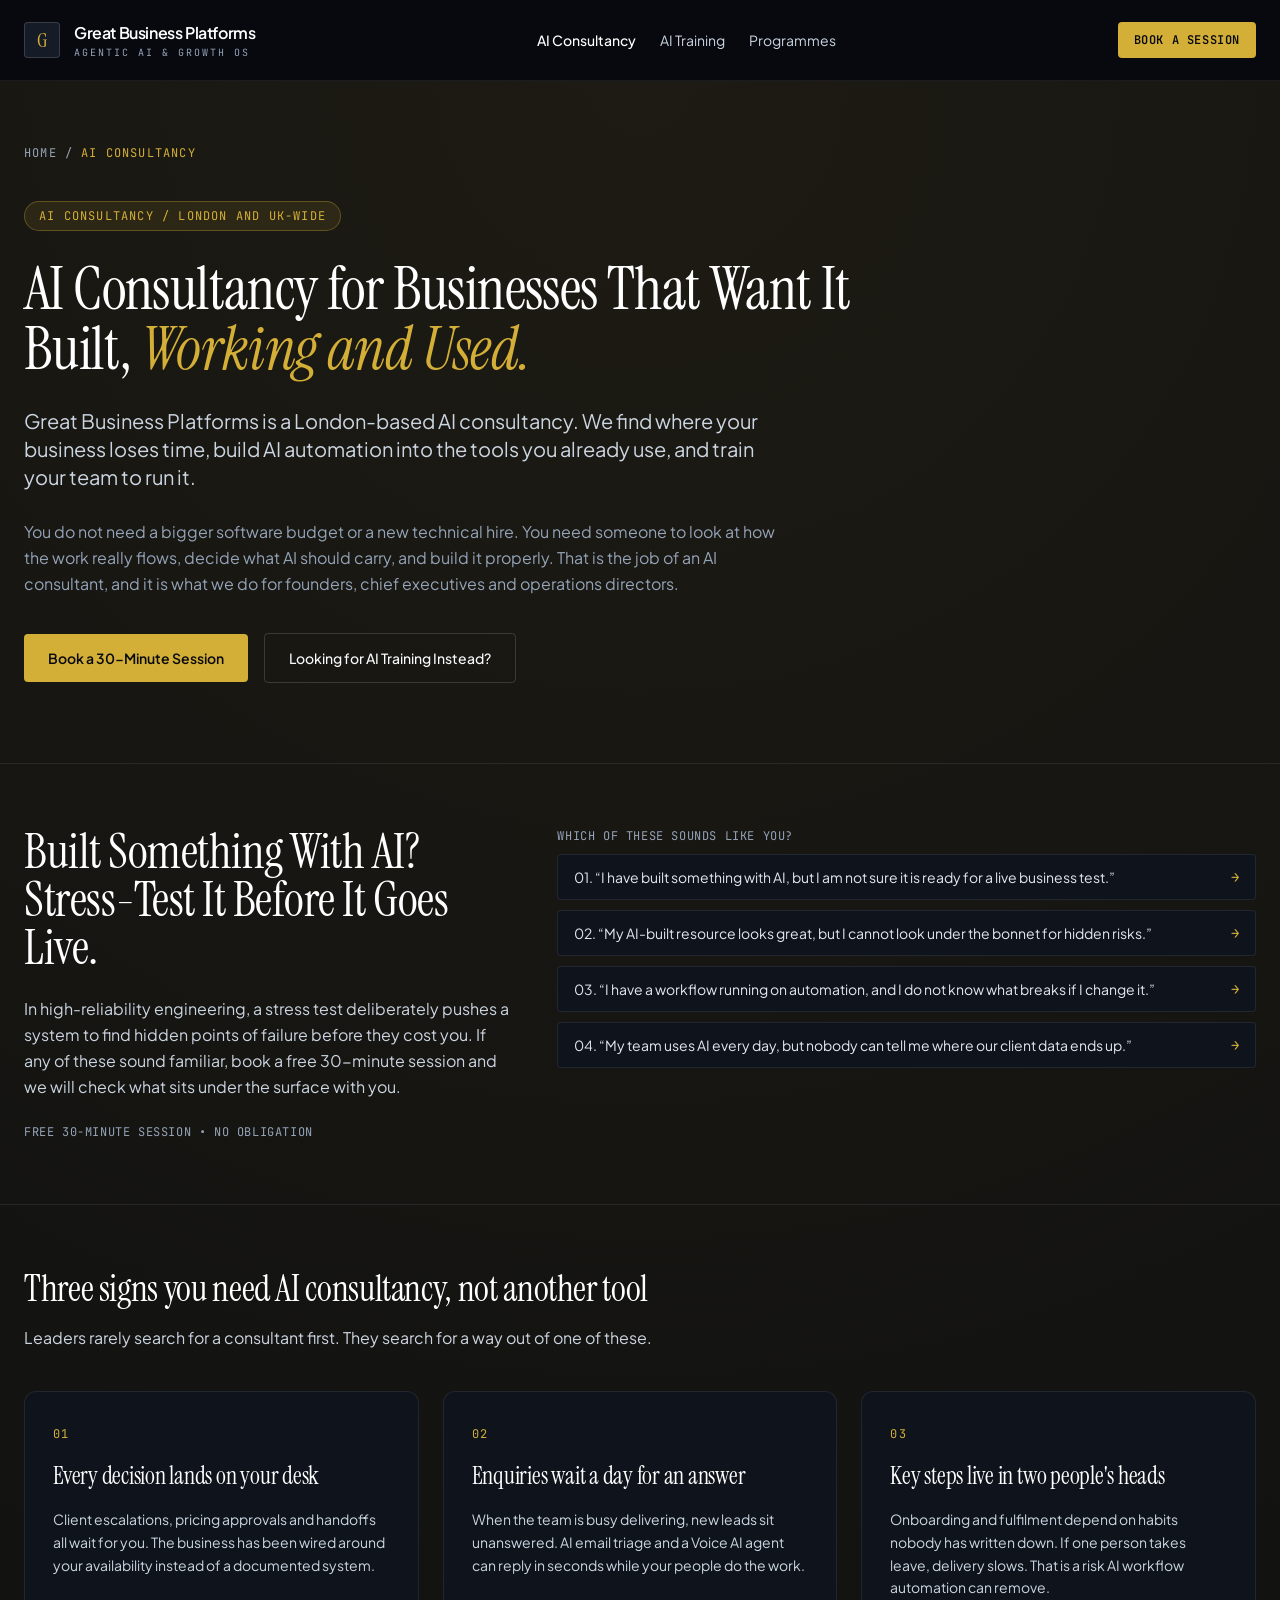
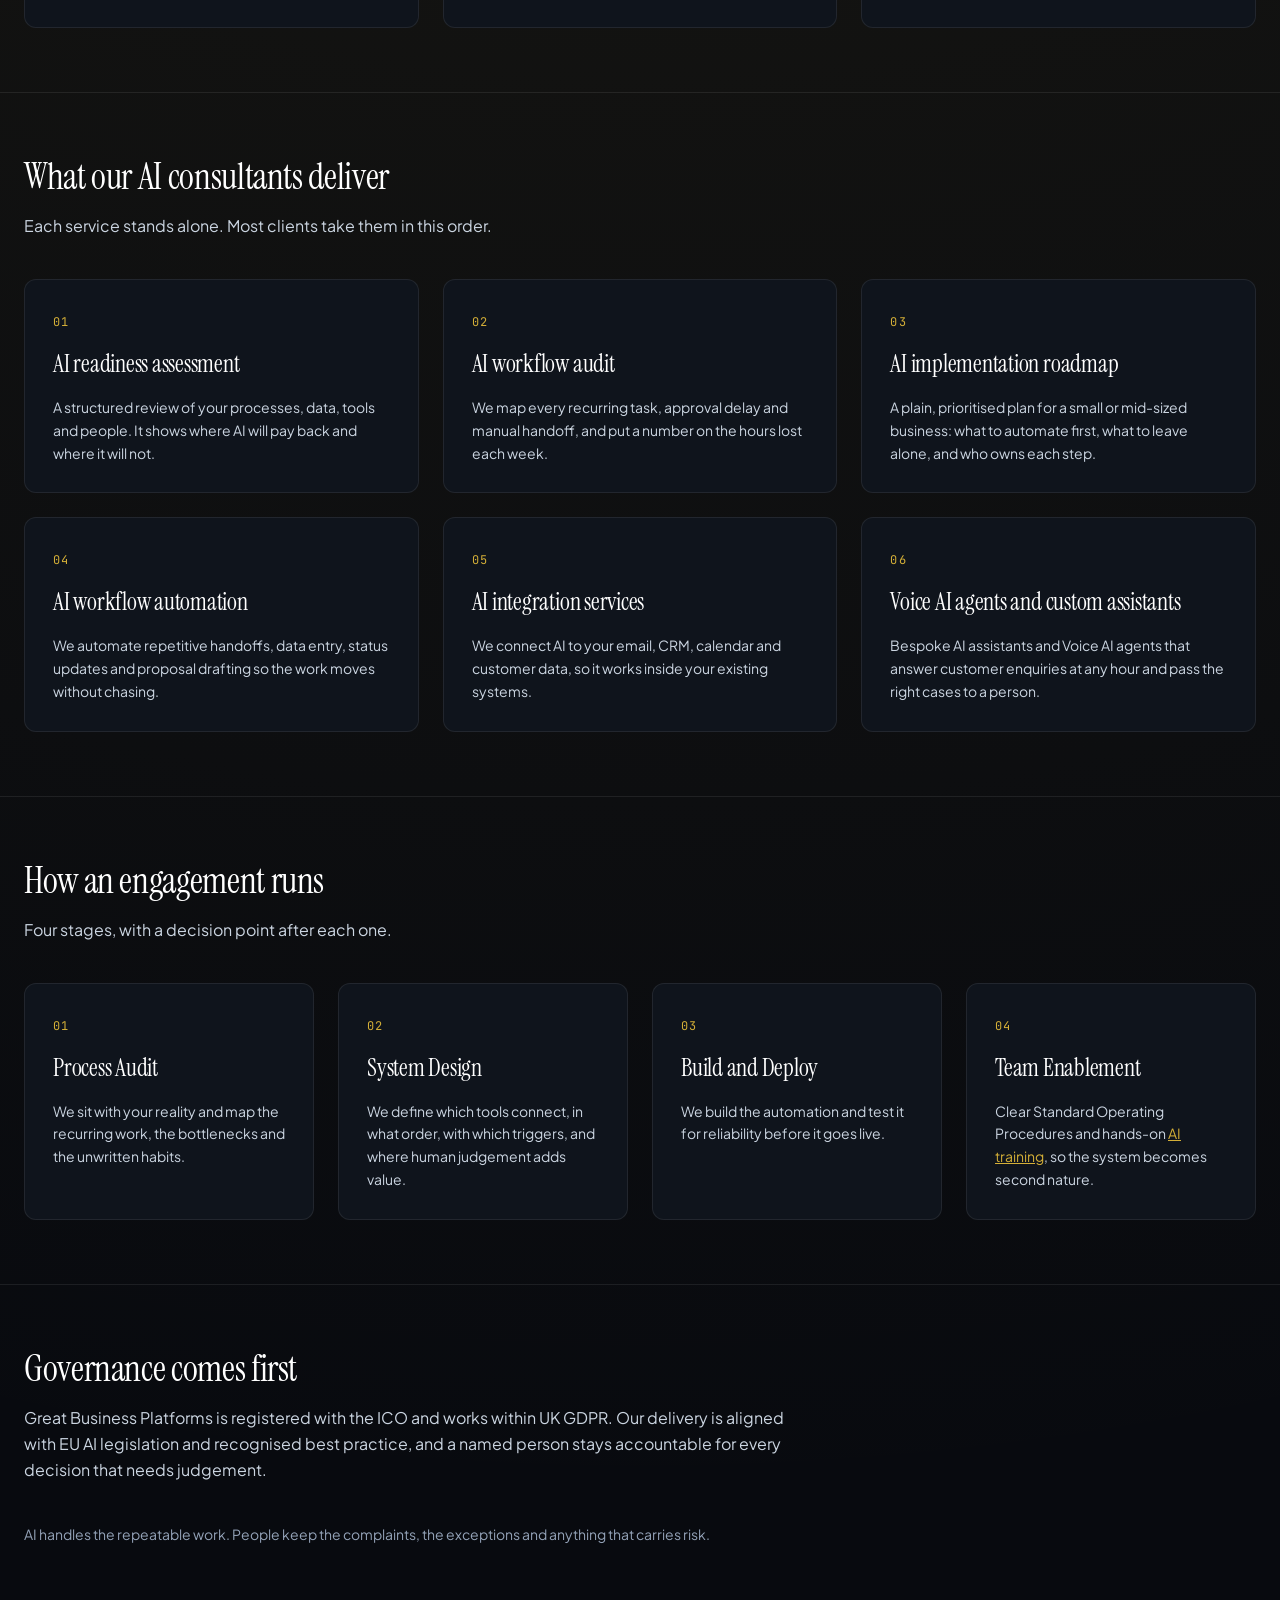
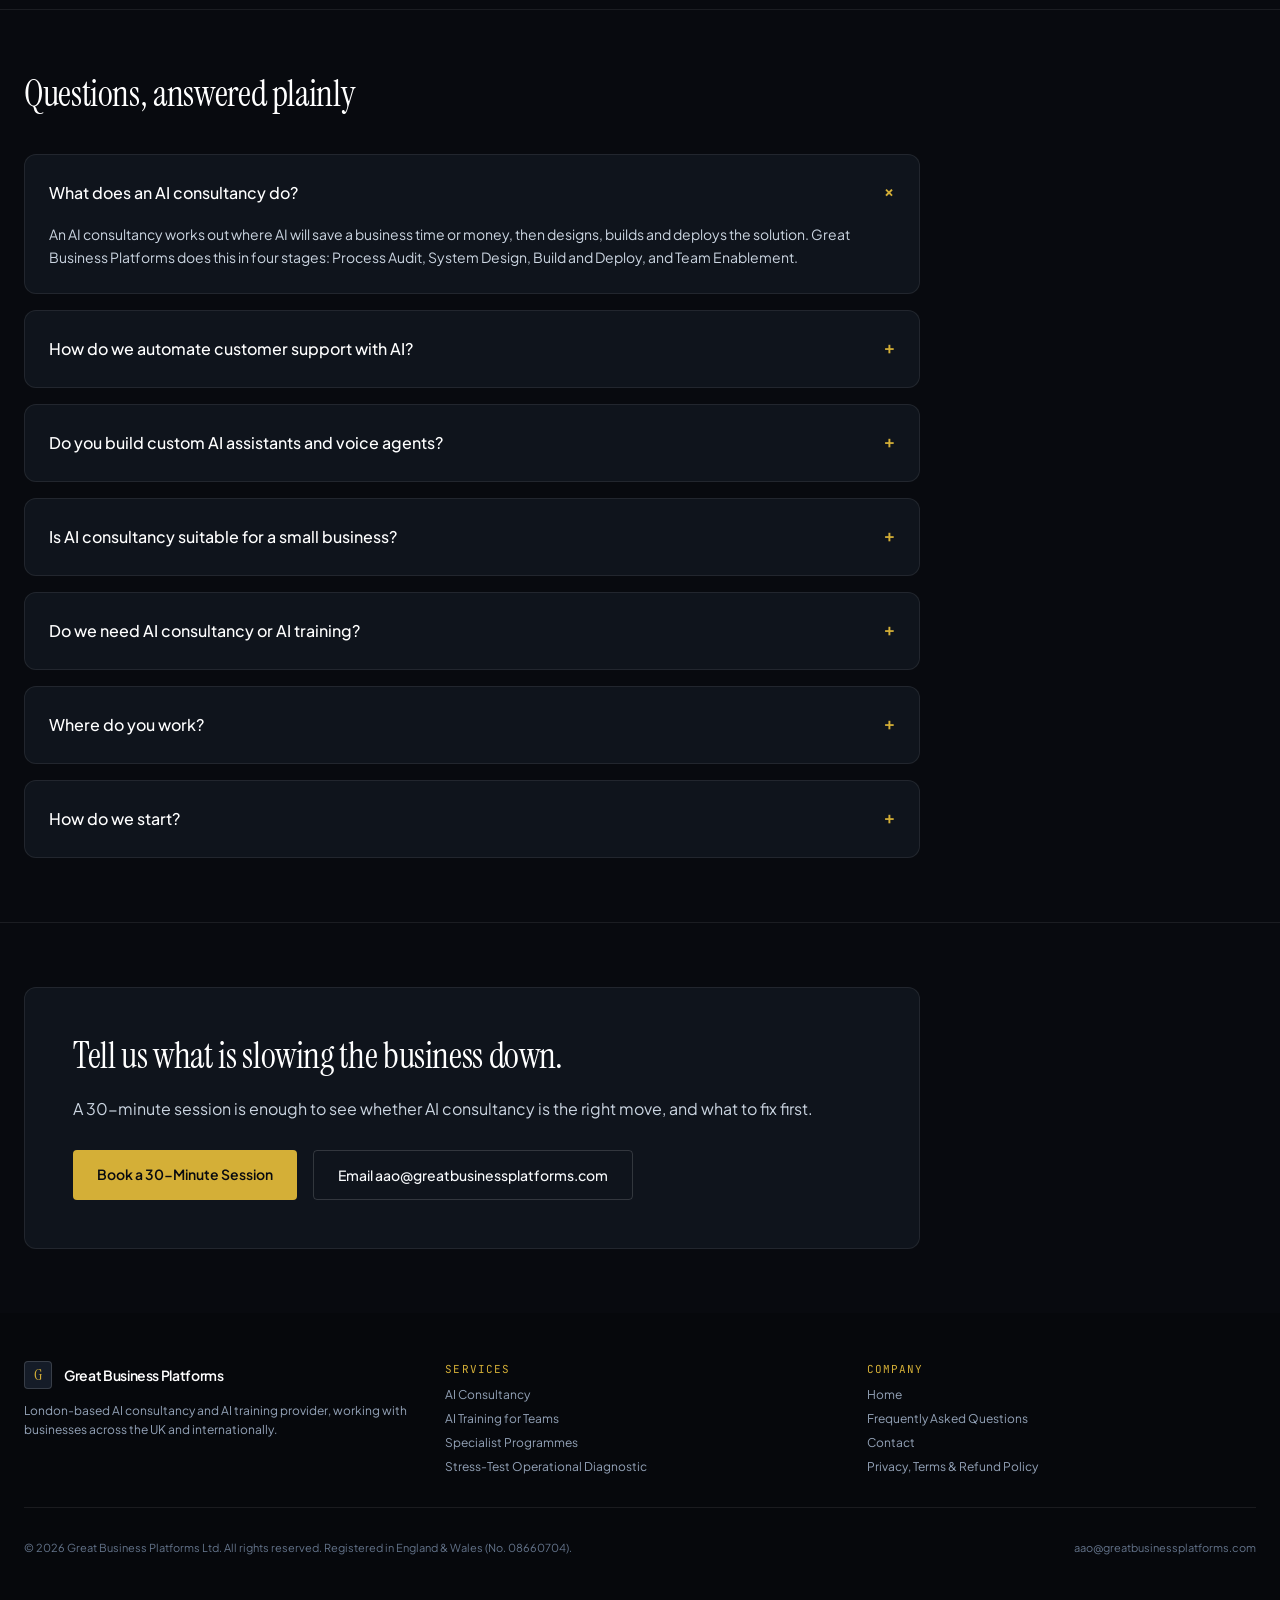
==== commit 8f6fa1de: "Stress Test block: new AI build scenarios, moved under AI Consultancy hero Co-Authored-By: Claude Op" ====
--- a/ai-consultancy/index.html
+++ b/ai-consultancy/index.html
@@ -375,6 +375,47 @@
           </div>
         </div>
       </section>
+      <!-- STRESS TEST: AI BUILD READINESS -->
+      <section id="stress-test-diagnostic" class="max-w-7xl mx-auto px-6 py-16 border-b hairline-divider">
+        <div class="grid lg:grid-cols-12 gap-12 items-start">
+
+          <div class="lg:col-span-5 space-y-6">
+            <h2 class="editorial-serif text-4xl sm:text-5xl text-white leading-tight">
+              Built Something With AI? Stress-Test It Before It Goes Live.
+            </h2>
+            <p class="text-base text-slate-300 leading-relaxed">
+              In high-reliability engineering, a stress test deliberately pushes a system to find hidden points of failure before they cost you. If any of these sound familiar, book a free 30-minute session and we will check what sits under the surface with you.
+            </p>
+            <p class="text-xs font-mono uppercase tracking-wider text-slate-400">
+              Free 30-minute session &bull; No obligation
+            </p>
+          </div>
+
+          <div class="lg:col-span-7">
+            <div class="space-y-2.5">
+              <span class="block text-xs font-mono uppercase tracking-wider text-slate-400">Which of these sounds like you?</span>
+              <a href="/#contact-global-desks" class="w-full text-left px-4 py-3 rounded surface-card text-xs sm:text-sm text-slate-200 hover:text-white transition flex items-center justify-between gap-4">
+                <span>01. &ldquo;I have built something with AI, but I am not sure it is ready for a live business test.&rdquo;</span>
+                <span class="accent-text font-mono">&rarr;</span>
+              </a>
+              <a href="/#contact-global-desks" class="w-full text-left px-4 py-3 rounded surface-card text-xs sm:text-sm text-slate-200 hover:text-white transition flex items-center justify-between gap-4">
+                <span>02. &ldquo;My AI-built resource looks great, but I cannot look under the bonnet for hidden risks.&rdquo;</span>
+                <span class="accent-text font-mono">&rarr;</span>
+              </a>
+              <a href="/#contact-global-desks" class="w-full text-left px-4 py-3 rounded surface-card text-xs sm:text-sm text-slate-200 hover:text-white transition flex items-center justify-between gap-4">
+                <span>03. &ldquo;I have a workflow running on automation, and I do not know what breaks if I change it.&rdquo;</span>
+                <span class="accent-text font-mono">&rarr;</span>
+              </a>
+              <a href="/#contact-global-desks" class="w-full text-left px-4 py-3 rounded surface-card text-xs sm:text-sm text-slate-200 hover:text-white transition flex items-center justify-between gap-4">
+                <span>04. &ldquo;My team uses AI every day, but nobody can tell me where our client data ends up.&rdquo;</span>
+                <span class="accent-text font-mono">&rarr;</span>
+              </a>
+            </div>
+          </div>
+
+        </div>
+      </section>
+
       <section class="max-w-7xl mx-auto px-6 py-16 border-b hairline-divider">
         <div class="max-w-3xl space-y-4 mb-10">
           <h2 class="editorial-serif text-3xl sm:text-4xl text-white leading-tight">Three signs you need AI consultancy, not another tool</h2>
@@ -538,49 +579,6 @@
           </div>
         </div>
       </section>
-      <!-- ========================================================================
-           INTERACTIVE STRESS-TEST OPERATIONAL DIAGNOSTIC ENGINE
-           ======================================================================== -->
-      <section id="stress-test-diagnostic" class="max-w-7xl mx-auto px-6 py-20 border-t hairline-divider">
-        <div class="grid lg:grid-cols-12 gap-12 items-start">
-
-          <div class="lg:col-span-5 space-y-6">
-            <h2 class="editorial-serif text-4xl sm:text-5xl text-white leading-tight">
-              Where Is Your Business Quietly Leaking Energy?
-            </h2>
-            <p class="text-base text-slate-300 leading-relaxed">
-              In high-reliability engineering, a stress test deliberately pushes a system to uncover hidden single points of failure before they fracture under pressure. Pick the reality that feels closest to your current week, then book a free 30-minute session and we will map the fix with you.
-            </p>
-            <p class="text-xs font-mono uppercase tracking-wider text-slate-400">
-              Free 30-minute session • No obligation
-            </p>
-          </div>
-
-          <!-- Relatable Stress-Test Scenarios -->
-          <div class="lg:col-span-7">
-            <div class="space-y-2.5">
-              <span class="block text-xs font-mono uppercase tracking-wider text-slate-400">Select a Common Leadership Stress Test:</span>
-              <a href="/#contact-global-desks" class="w-full text-left px-4 py-3 rounded surface-card text-xs sm:text-sm text-slate-200 hover:text-white transition flex items-center justify-between">
-                <span>01. “Every major decision or client escalation still lands on my desk.”</span>
-                <span class="accent-text font-mono">&rarr;</span>
-              </a>
-              <a href="/#contact-global-desks" class="w-full text-left px-4 py-3 rounded surface-card text-xs sm:text-sm text-slate-200 hover:text-white transition flex items-center justify-between">
-                <span>02. “Leads go cold whenever the team gets busy delivering client work.”</span>
-                <span class="accent-text font-mono">&rarr;</span>
-              </a>
-              <a href="/#contact-global-desks" class="w-full text-left px-4 py-3 rounded surface-card text-xs sm:text-sm text-slate-200 hover:text-white transition flex items-center justify-between">
-                <span>03. “Our marketing takes too long and we aren’t using AI systematically.”</span>
-                <span class="accent-text font-mono">&rarr;</span>
-              </a>
-              <a href="/#contact-global-desks" class="w-full text-left px-4 py-3 rounded surface-card text-xs sm:text-sm text-slate-200 hover:text-white transition flex items-center justify-between">
-                <span>04. “If one key person takes two weeks off, delivery slows to a crawl.”</span>
-                <span class="accent-text font-mono">&rarr;</span>
-              </a>
-            </div>
-          </div>
-
-        </div>
-      </section>
   </main>
   <footer class="bg-[#06080C] text-slate-400 text-xs">
     <div class="max-w-7xl mx-auto px-6 py-12 space-y-8">
